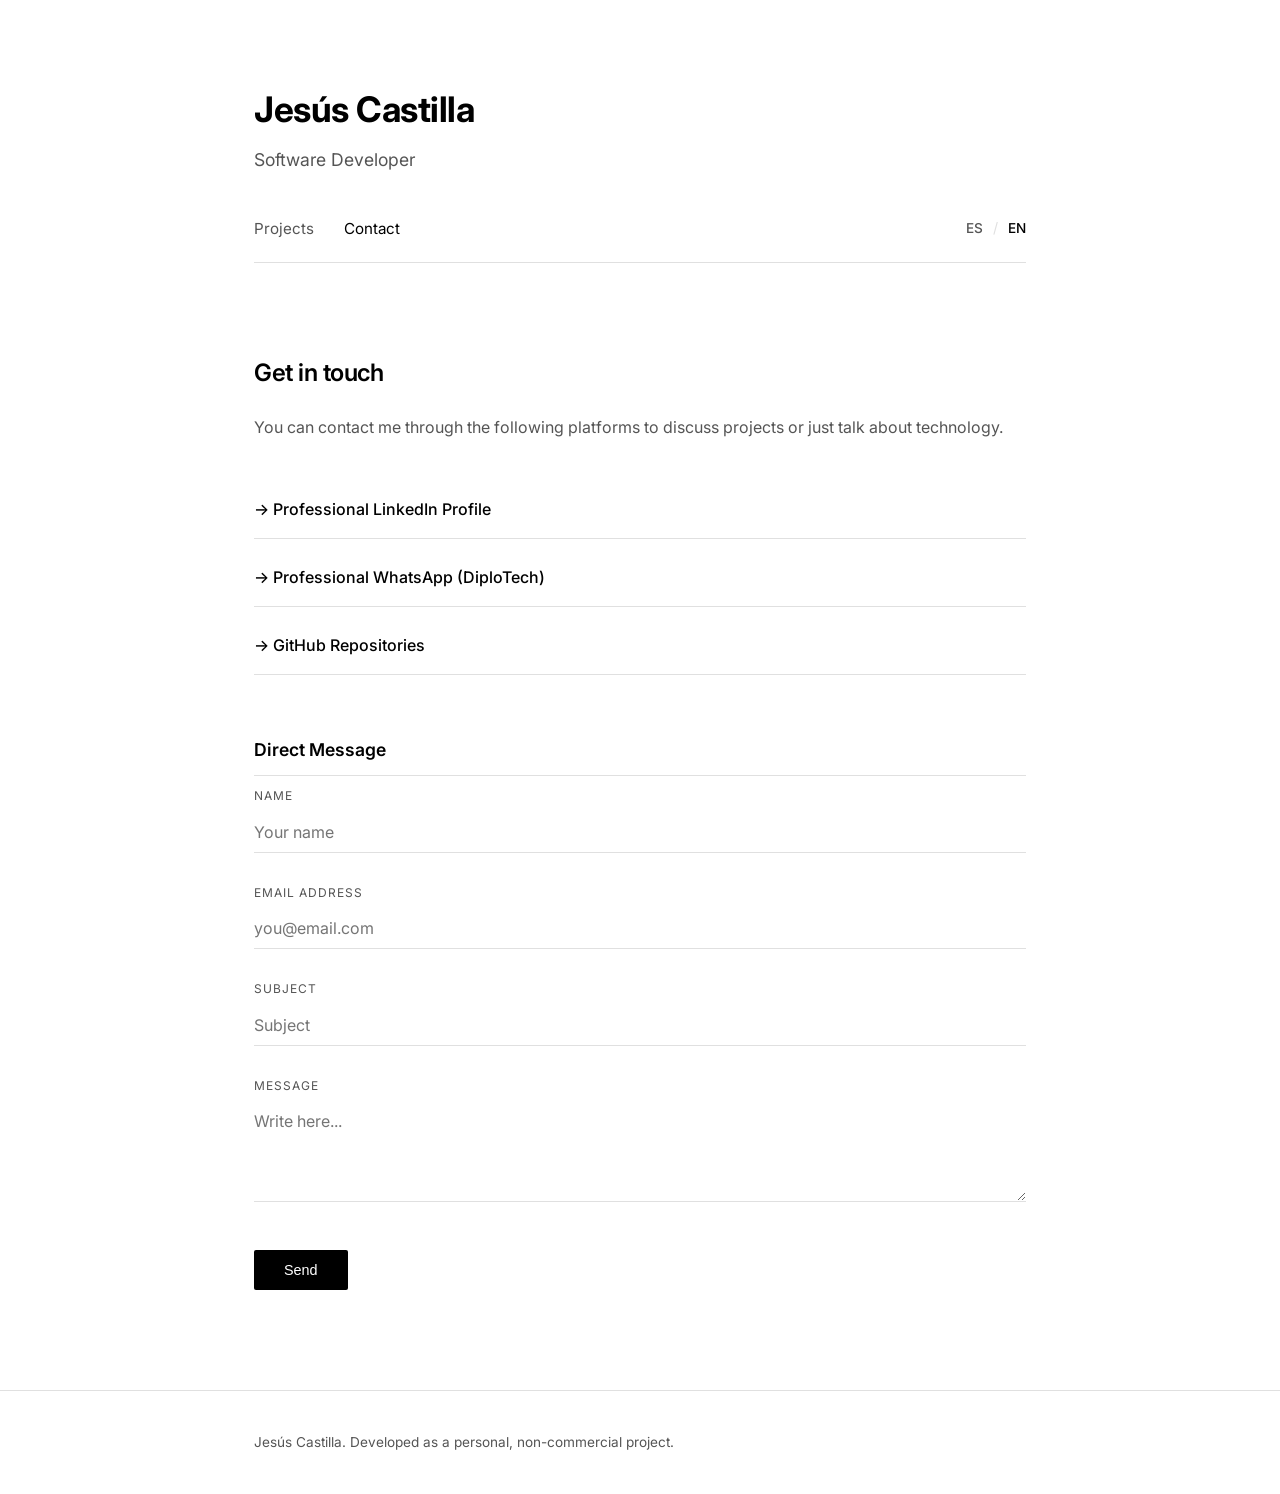
==== contacto-en.html @ 7152d4c3 "Add English translation files and language toggle switch" ====
<!DOCTYPE html>
<html lang="en">
<head>
    <meta charset="UTF-8">
    <meta name="viewport" content="width=device-width, initial-scale=1.0">
    <meta name="description" content="Contact - Jesús Castilla Portfolio">
    <title>Contact | Jesús Castilla</title>
    <link rel="preconnect" href="https://fonts.googleapis.com">
    <link rel="preconnect" href="https://fonts.gstatic.com" crossorigin>
    <link href="https://fonts.googleapis.com/css2?family=Inter:wght@300;400;500;600;700&display=swap" rel="stylesheet">
    <link rel="stylesheet" href="styles.css">
</head>
<body>
    <header class="main-header">
        <div class="container">
            <h1>Jesús Castilla</h1>
            <p class="subtitle">Software Developer</p>
            <nav class="main-nav">
                <ul>
                    <li><a href="index-en.html">Projects</a></li>
                    <li><a href="contacto-en.html" class="active">Contact</a></li>
                </ul>
                <div class="lang-switch">
                    <a href="contacto.html">ES</a>
                    <span class="separator">/</span>
                    <a href="contacto-en.html" class="active">EN</a>
                </div>
            </nav>
        </div>
    </header>

    <main class="container">
        <section class="contact-section">
            <h2>Get in touch</h2>
            <p>You can contact me through the following platforms to discuss projects or just talk about technology.</p>
            
            <div class="links-container">
                <a href="https://www.linkedin.com/in/jesuscastillalacal" target="_blank" rel="noopener" class="btn-link">
                    &rarr; Professional LinkedIn Profile
                </a>
                
                <a href="https://wa.me/34687407347" target="_blank" rel="noopener" class="btn-link">
                    &rarr; Professional WhatsApp (DiploTech)
                </a>
                
                <a href="https://github.com/jesuscastilla" target="_blank" rel="noopener" class="btn-link">
                    &rarr; GitHub Repositories
                </a>
            </div>

            <div class="form-container">
                <h3>Direct Message</h3>
                <form action="#" method="POST" class="contact-form">
                    <div class="form-group">
                        <label for="name">Name</label>
                        <input type="text" id="name" name="name" required placeholder="Your name">
                    </div>
                    
                    <div class="form-group">
                        <label for="email">Email Address</label>
                        <input type="email" id="email" name="email" required placeholder="you@email.com">
                    </div>
                    
                    <div class="form-group">
                        <label for="subject">Subject</label>
                        <input type="text" id="subject" name="subject" required placeholder="Subject">
                    </div>
                    
                    <div class="form-group">
                        <label for="message">Message</label>
                        <textarea id="message" name="message" rows="4" required placeholder="Write here..."></textarea>
                    </div>
                    
                    <button type="submit" class="submit-btn">Send</button>
                </form>
            </div>
        </section>
    </main>

    <footer class="main-footer">
        <div class="container">
            <p>Jesús Castilla. Developed as a personal, non-commercial project.</p>
        </div>
    </footer>
</body>
</html>
---- styles.css ----
:root {
    --text-main: #000000;
    --text-muted: #555555;
    --bg-main: #ffffff;
    --bg-subtle: #f4f4f4;
    --border: #e0e0e0;
}

* {
    margin: 0;
    padding: 0;
    box-sizing: border-box;
}

body {
    font-family: 'Inter', -apple-system, BlinkMacSystemFont, "Segoe UI", Roboto, Helvetica, Arial, sans-serif;
    background-color: var(--bg-main);
    color: var(--text-main);
    line-height: 1.7;
    font-size: 16px;
    -webkit-font-smoothing: antialiased;
}

.container {
    max-width: 900px;
    margin: 0 auto;
    padding: 0 5%;
}

/* Minimalist Header */
.main-header {
    padding: 80px 0 40px;
    margin-bottom: 50px;
}

.main-header h1 {
    font-size: 2.2rem;
    font-weight: 700;
    letter-spacing: -0.5px;
}

.main-header .subtitle {
    color: var(--text-muted);
    font-size: 1.1rem;
    margin-top: 5px;
    margin-bottom: 40px;
}

.main-nav {
    display: flex;
    justify-content: space-between;
    align-items: center;
    border-bottom: 1px solid var(--border);
    padding-bottom: 20px;
}

.main-nav ul {
    list-style: none;
    display: flex;
    gap: 30px;
}

.main-nav a {
    text-decoration: none;
    color: var(--text-muted);
    font-size: 0.95rem;
    transition: color 0.2s ease;
}

.main-nav a.active, .main-nav a:hover {
    color: var(--text-main);
}

.lang-switch {
    display: flex;
    gap: 10px;
    align-items: center;
}

.lang-switch .separator {
    color: var(--border);
    font-size: 0.9rem;
}

.lang-switch a {
    font-size: 0.85rem;
    font-weight: 500;
}

/* Disclaimer / Intro */
.disclaimer {
    font-size: 1.25rem;
    color: var(--text-muted);
    max-width: 800px;
    margin-bottom: 80px;
    line-height: 1.6;
}

.disclaimer strong {
    color: var(--text-main);
    font-weight: 500;
}

/* Sections */
section { 
    margin-bottom: 100px; 
}

h2 {
    font-size: 1.5rem;
    font-weight: 600;
    margin-bottom: 50px;
    letter-spacing: -0.5px;
}

h3 {
    font-size: 1.1rem;
    font-weight: 600;
    margin-bottom: 10px;
    margin-top: 50px;
    border-bottom: 1px solid var(--border);
    padding-bottom: 10px;
}

.language-group > p {
    color: var(--text-muted);
    margin-bottom: 40px;
    font-size: 0.95rem;
}

/* Project Cards with Images */
.projects-grid {
    display: grid;
    grid-template-columns: repeat(auto-fit, minmax(320px, 1fr));
    gap: 50px;
}

.project-card {
    display: flex;
    flex-direction: column;
}

.project-img {
    width: 100%;
    height: 240px;
    object-fit: cover;
    background-color: var(--bg-subtle);
    margin-bottom: 20px;
    border-radius: 4px;
    filter: grayscale(100%);
    transition: filter 0.3s ease;
}

.project-card:hover .project-img {
    filter: grayscale(0%);
}

.project-card h4 {
    font-size: 1.1rem;
    font-weight: 600;
    margin-bottom: 10px;
}

.project-card p {
    color: var(--text-muted);
    font-size: 0.95rem;
    flex-grow: 1;
    margin-bottom: 20px;
    line-height: 1.6;
}

.project-links {
    display: flex;
    gap: 20px;
    flex-wrap: wrap;
}

.project-links a {
    text-decoration: none;
    color: var(--text-main);
    font-size: 0.85rem;
    font-weight: 500;
    border-bottom: 1px solid var(--border);
    padding-bottom: 2px;
    transition: border-color 0.2s ease;
}

.project-links a:hover {
    border-color: var(--text-main);
}

/* Forms & Contact */
.contact-section h2 {
    margin-bottom: 20px;
}

.contact-section > p {
    color: var(--text-muted);
    margin-bottom: 40px;
}

.links-container {
    display: flex;
    flex-direction: column;
    gap: 10px;
    margin-bottom: 60px;
}

.btn-link {
    display: inline-block;
    padding: 15px 0;
    color: var(--text-main);
    text-decoration: none;
    font-weight: 500;
    border-bottom: 1px solid var(--border);
    transition: padding-left 0.2s ease;
}

.btn-link:hover {
    padding-left: 10px;
}

.form-group {
    margin-bottom: 30px;
}

.form-group label {
    display: block;
    font-size: 0.75rem;
    color: var(--text-muted);
    margin-bottom: 5px;
    text-transform: uppercase;
    letter-spacing: 1px;
}

.form-group input, 
.form-group textarea {
    width: 100%;
    padding: 10px 0;
    border: none;
    border-bottom: 1px solid var(--border);
    background: transparent;
    font-family: inherit;
    font-size: 1rem;
    color: var(--text-main);
    transition: border-color 0.2s ease;
}

.form-group input:focus, 
.form-group textarea:focus {
    outline: none;
    border-bottom-color: var(--text-main);
}

.submit-btn {
    background: var(--text-main);
    color: white;
    border: none;
    padding: 12px 30px;
    font-size: 0.9rem;
    cursor: pointer;
    border-radius: 2px;
    margin-top: 10px;
    transition: background-color 0.2s ease;
}

.submit-btn:hover {
    background: #333;
}

/* Footer */
.main-footer {
    padding: 40px 0;
    border-top: 1px solid var(--border);
    text-align: left;
    color: var(--text-muted);
    font-size: 0.85rem;
    margin-top: 50px;
}
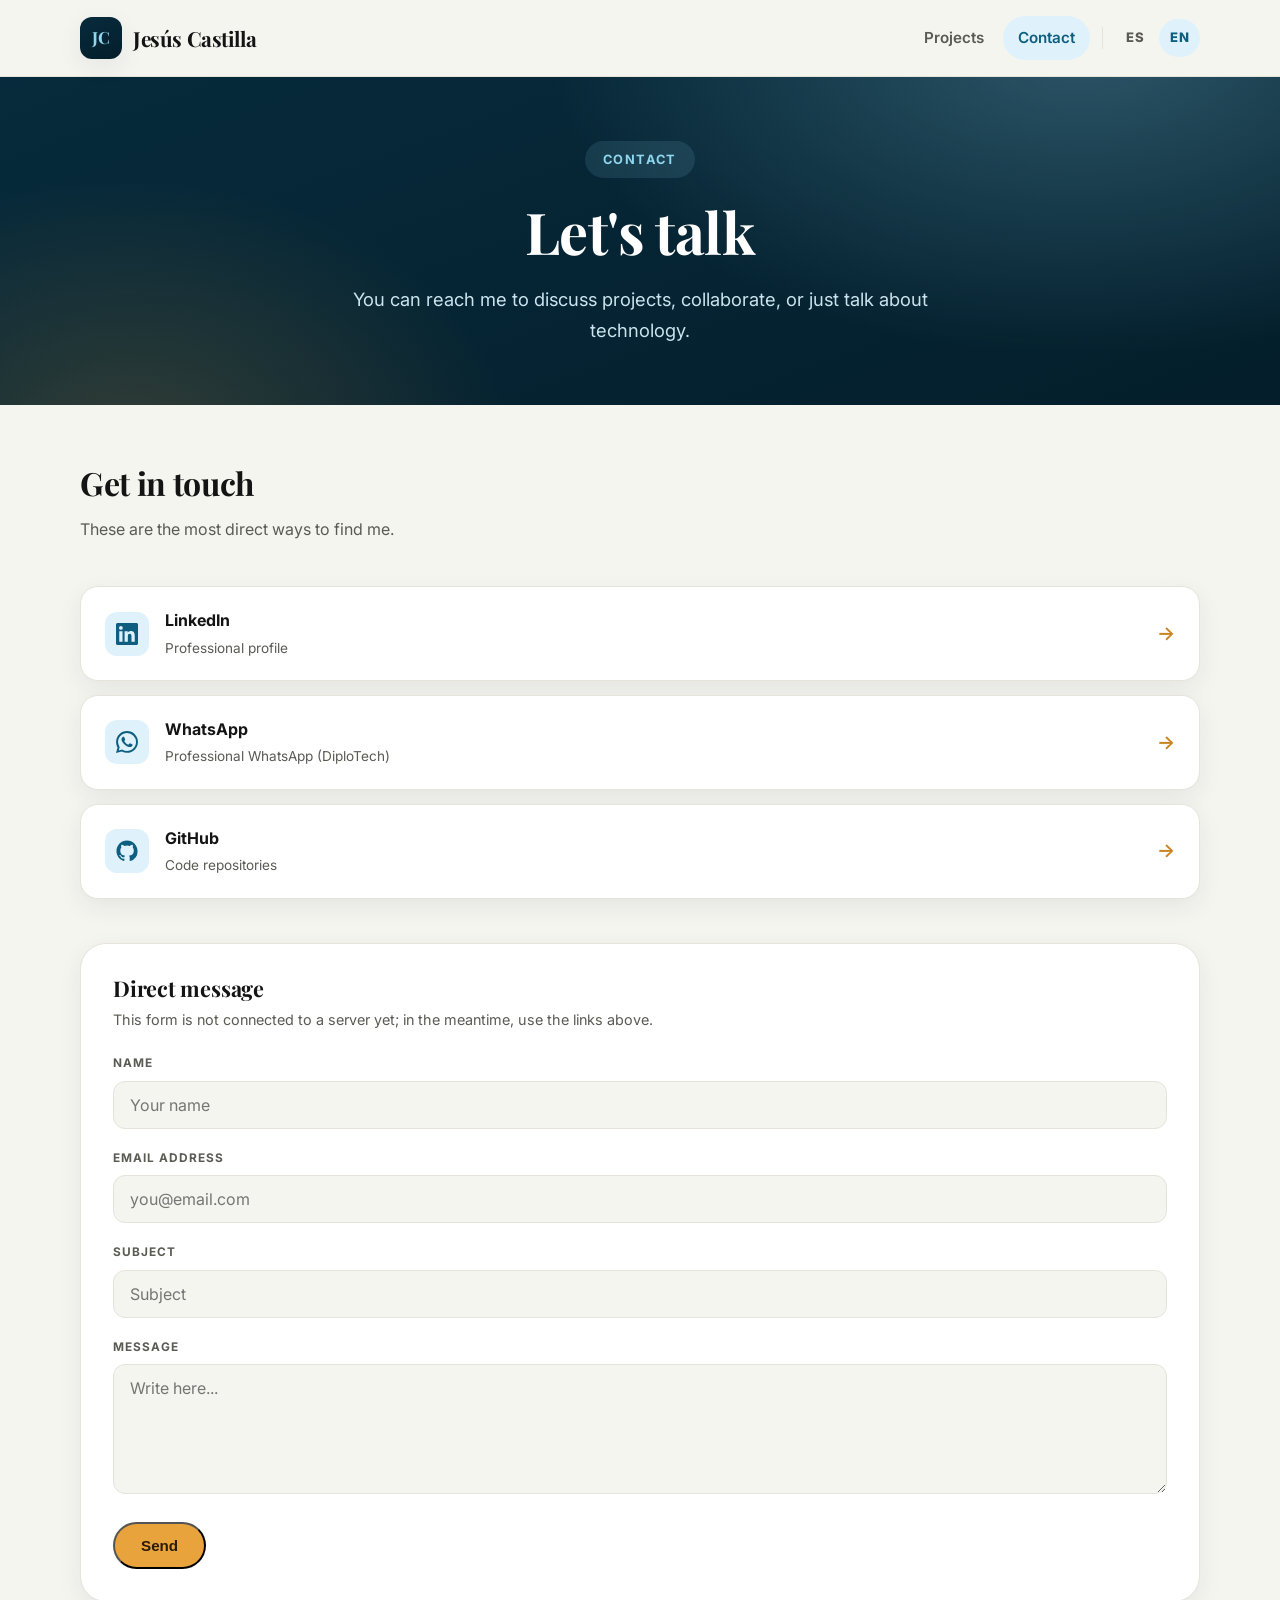
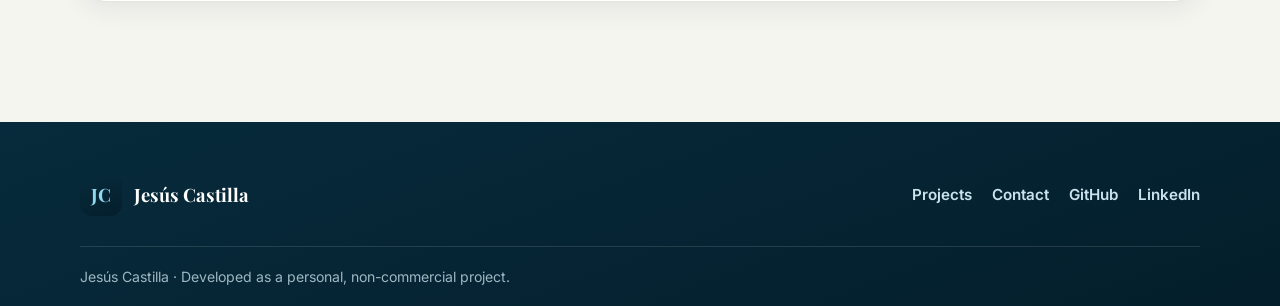
==== commit 25d1d561: "Rediseño del portfolio con la identidad visual de Lebeche" ====
--- a/contacto-en.html
+++ b/contacto-en.html
@@ -1,86 +1,124 @@
-<!DOCTYPE html>
-<html lang="en">
-<head>
-    <meta charset="UTF-8">
-    <meta name="viewport" content="width=device-width, initial-scale=1.0">
-    <meta name="description" content="Contact - Jesús Castilla Portfolio">
-    <title>Contact | Jesús Castilla</title>
-    <link rel="preconnect" href="https://fonts.googleapis.com">
-    <link rel="preconnect" href="https://fonts.gstatic.com" crossorigin>
-    <link href="https://fonts.googleapis.com/css2?family=Inter:wght@300;400;500;600;700&display=swap" rel="stylesheet">
-    <link rel="stylesheet" href="styles.css">
-</head>
-<body>
-    <header class="main-header">
-        <div class="container">
-            <h1>Jesús Castilla</h1>
-            <p class="subtitle">Software Developer</p>
-            <nav class="main-nav">
-                <ul>
-                    <li><a href="index-en.html">Projects</a></li>
-                    <li><a href="contacto-en.html" class="active">Contact</a></li>
-                </ul>
-                <div class="lang-switch">
-                    <a href="contacto.html">ES</a>
-                    <span class="separator">/</span>
-                    <a href="contacto-en.html" class="active">EN</a>
-                </div>
-            </nav>
-        </div>
-    </header>
-
-    <main class="container">
-        <section class="contact-section">
-            <h2>Get in touch</h2>
-            <p>You can contact me through the following platforms to discuss projects or just talk about technology.</p>
-            
-            <div class="links-container">
-                <a href="https://www.linkedin.com/in/jesuscastillalacal" target="_blank" rel="noopener" class="btn-link">
-                    &rarr; Professional LinkedIn Profile
-                </a>
-                
-                <a href="https://wa.me/34687407347" target="_blank" rel="noopener" class="btn-link">
-                    &rarr; Professional WhatsApp (DiploTech)
-                </a>
-                
-                <a href="https://github.com/jesuscastilla" target="_blank" rel="noopener" class="btn-link">
-                    &rarr; GitHub Repositories
-                </a>
-            </div>
-
-            <div class="form-container">
-                <h3>Direct Message</h3>
-                <form action="#" method="POST" class="contact-form">
-                    <div class="form-group">
-                        <label for="name">Name</label>
-                        <input type="text" id="name" name="name" required placeholder="Your name">
-                    </div>
-                    
-                    <div class="form-group">
-                        <label for="email">Email Address</label>
-                        <input type="email" id="email" name="email" required placeholder="you@email.com">
-                    </div>
-                    
-                    <div class="form-group">
-                        <label for="subject">Subject</label>
-                        <input type="text" id="subject" name="subject" required placeholder="Subject">
-                    </div>
-                    
-                    <div class="form-group">
-                        <label for="message">Message</label>
-                        <textarea id="message" name="message" rows="4" required placeholder="Write here..."></textarea>
-                    </div>
-                    
-                    <button type="submit" class="submit-btn">Send</button>
-                </form>
-            </div>
-        </section>
-    </main>
-
-    <footer class="main-footer">
-        <div class="container">
-            <p>Jesús Castilla. Developed as a personal, non-commercial project.</p>
-        </div>
-    </footer>
-</body>
-</html>
+<!DOCTYPE html>
+<html lang="en">
+<head>
+  <meta charset="UTF-8">
+  <meta name="viewport" content="width=device-width, initial-scale=1.0">
+  <meta name="description" content="Contact — Jesús Castilla, software developer.">
+  <title>Contact | Jesús Castilla</title>
+  <link rel="preconnect" href="https://fonts.googleapis.com">
+  <link rel="preconnect" href="https://fonts.gstatic.com" crossorigin>
+  <link href="https://fonts.googleapis.com/css2?family=Inter:wght@400;500;600;700&family=Playfair+Display:wght@600;700&display=swap" rel="stylesheet">
+  <link rel="stylesheet" href="styles.css">
+</head>
+<body>
+  <header class="cabecera" id="cabecera">
+    <div class="contenedor cabecera__interior">
+      <a class="marca" href="index-en.html">
+        <span class="marca__logo">JC</span>
+        <span class="marca__texto">Jesús Castilla</span>
+      </a>
+      <nav class="menu" id="menu">
+        <a href="index-en.html">Projects</a>
+        <a href="contacto-en.html" class="activo">Contact</a>
+        <span class="menu__separador" aria-hidden="true"></span>
+        <a href="contacto.html" class="idioma">ES</a>
+        <a href="contacto-en.html" class="idioma activo">EN</a>
+      </nav>
+      <button class="menu__boton" id="botonMenu" aria-label="Open menu" aria-expanded="false">
+        <span></span><span></span><span></span>
+      </button>
+    </div>
+  </header>
+
+  <section class="hero hero--corto">
+    <div class="contenedor hero__interior">
+      <span class="hero__sobre">Contact</span>
+      <h1>Let's talk</h1>
+      <p class="hero__bajada">You can reach me to discuss projects, collaborate, or just talk about technology.</p>
+    </div>
+  </section>
+
+  <main class="contenedor">
+    <section class="seccion aparecer">
+      <h2 class="seccion__titulo">Get in touch</h2>
+      <p class="seccion__intro">These are the most direct ways to find me.</p>
+
+      <div class="enlaces-contacto">
+        <a class="enlace-contacto" href="https://www.linkedin.com/in/jesuscastillalacal" target="_blank" rel="noopener">
+          <span class="enlace-contacto__icono"><svg viewBox="0 0 24 24" width="22" height="22" fill="currentColor" aria-hidden="true"><path d="M20.45 20.45h-3.55v-5.57c0-1.33-.03-3.04-1.85-3.04-1.85 0-2.14 1.45-2.14 2.94v5.67H9.36V9h3.41v1.56h.05c.47-.9 1.63-1.85 3.36-1.85 3.6 0 4.27 2.37 4.27 5.45v6.29zM5.34 7.43a2.06 2.06 0 1 1 0-4.12 2.06 2.06 0 0 1 0 4.12zM7.12 20.45H3.56V9h3.56v11.45zM22.22 0H1.77C.79 0 0 .77 0 1.72v20.55C0 23.23.79 24 1.77 24h20.45c.98 0 1.78-.77 1.78-1.73V1.72C24 .77 23.2 0 22.22 0z"/></svg></span>
+          <span class="enlace-contacto__texto"><strong>LinkedIn</strong><span>Professional profile</span></span>
+          <span class="enlace-contacto__flecha" aria-hidden="true">→</span>
+        </a>
+        <a class="enlace-contacto" href="https://wa.me/34687407347" target="_blank" rel="noopener">
+          <span class="enlace-contacto__icono"><svg viewBox="0 0 24 24" width="22" height="22" fill="currentColor" aria-hidden="true"><path d="M17.47 14.38c-.3-.15-1.76-.87-2.03-.97-.27-.1-.47-.15-.67.15-.2.3-.77.97-.94 1.17-.17.2-.35.22-.65.07-.3-.15-1.26-.46-2.4-1.48-.89-.79-1.49-1.77-1.66-2.07-.17-.3-.02-.46.13-.61.13-.13.3-.35.45-.52.15-.17.2-.3.3-.5.1-.2.05-.37-.02-.52-.07-.15-.67-1.62-.92-2.22-.24-.58-.49-.5-.67-.51h-.57c-.2 0-.52.07-.8.37-.27.3-1.04 1.02-1.04 2.48 0 1.46 1.06 2.87 1.21 3.07.15.2 2.09 3.2 5.07 4.49.71.3 1.26.49 1.69.62.71.23 1.36.2 1.87.12.57-.09 1.76-.72 2.01-1.41.25-.7.25-1.29.17-1.41-.07-.12-.27-.2-.57-.35zM12.04 21.79h-.01a9.73 9.73 0 0 1-4.96-1.36l-.36-.21-3.69.97.99-3.6-.24-.37a9.72 9.72 0 0 1-1.49-5.19c0-5.39 4.39-9.78 9.79-9.78a9.72 9.72 0 0 1 6.91 2.86 9.7 9.7 0 0 1 2.87 6.91c0 5.4-4.39 9.79-9.81 9.79zM20.5 3.48A11.88 11.88 0 0 0 12.03 0C5.46 0 .11 5.34.11 11.92c0 2.1.55 4.15 1.59 5.96L0 24l6.28-1.65a11.9 11.9 0 0 0 5.74 1.46h.01c6.57 0 11.92-5.34 11.92-11.92 0-3.18-1.24-6.18-3.45-8.41z"/></svg></span>
+          <span class="enlace-contacto__texto"><strong>WhatsApp</strong><span>Professional WhatsApp (DiploTech)</span></span>
+          <span class="enlace-contacto__flecha" aria-hidden="true">→</span>
+        </a>
+        <a class="enlace-contacto" href="https://github.com/jesuscastilla" target="_blank" rel="noopener">
+          <span class="enlace-contacto__icono"><svg viewBox="0 0 24 24" width="22" height="22" fill="currentColor" aria-hidden="true"><path d="M12 .5C5.65.5.5 5.65.5 12c0 5.08 3.29 9.39 7.86 10.91.58.11.79-.25.79-.56 0-.27-.01-1.17-.02-2.12-3.2.7-3.87-1.36-3.87-1.36-.52-1.33-1.28-1.68-1.28-1.68-1.05-.72.08-.71.08-.71 1.16.08 1.77 1.19 1.77 1.19 1.03 1.77 2.7 1.26 3.36.96.1-.75.4-1.26.73-1.55-2.55-.29-5.23-1.28-5.23-5.68 0-1.26.45-2.28 1.19-3.09-.12-.29-.52-1.46.11-3.05 0 0 .97-.31 3.18 1.18a11.1 11.1 0 0 1 5.79 0c2.2-1.49 3.17-1.18 3.17-1.18.63 1.59.23 2.76.11 3.05.74.81 1.19 1.83 1.19 3.09 0 4.41-2.69 5.38-5.25 5.66.41.35.78 1.05.78 2.12 0 1.53-.01 2.76-.01 3.14 0 .31.21.67.8.56A10.52 10.52 0 0 0 23.5 12C23.5 5.65 18.35.5 12 .5z"/></svg></span>
+          <span class="enlace-contacto__texto"><strong>GitHub</strong><span>Code repositories</span></span>
+          <span class="enlace-contacto__flecha" aria-hidden="true">→</span>
+        </a>
+      </div>
+<div class="formulario">
+        <h3>Direct message</h3>
+        <p class="formulario__nota">This form is not connected to a server yet; in the meantime, use the links above.</p>
+        <form action="#" method="POST">
+          <div class="campo">
+            <label for="name">Name</label>
+            <input type="text" id="name" name="name" required placeholder="Your name">
+          </div>
+          <div class="campo">
+            <label for="email">Email address</label>
+            <input type="email" id="email" name="email" required placeholder="you@email.com">
+          </div>
+          <div class="campo">
+            <label for="subject">Subject</label>
+            <input type="text" id="subject" name="subject" required placeholder="Subject">
+          </div>
+          <div class="campo">
+            <label for="message">Message</label>
+            <textarea id="message" name="message" rows="4" required placeholder="Write here..."></textarea>
+          </div>
+          <button type="submit" class="boton boton--ambar">Send</button>
+        </form>
+      </div>
+    </section>
+  </main>
+
+  <footer class="pie">
+    <div class="contenedor">
+      <div class="pie__interior">
+        <div class="pie__marca">
+          <span class="marca__logo">JC</span>
+          <span>Jesús Castilla</span>
+        </div>
+        <nav class="pie__enlaces">
+          <a href="index-en.html">Projects</a>
+          <a href="contacto-en.html">Contact</a>
+          <a href="https://github.com/jesuscastilla" target="_blank" rel="noopener">GitHub</a>
+          <a href="https://www.linkedin.com/in/jesuscastillalacal" target="_blank" rel="noopener">LinkedIn</a>
+        </nav>
+      </div>
+      <p class="pie__fin">Jesús Castilla · Developed as a personal, non-commercial project.</p>
+    </div>
+  </footer>
+
+  <script>
+    const botonMenu = document.getElementById('botonMenu');
+    const menu = document.getElementById('menu');
+    botonMenu.addEventListener('click', () => {
+      const abierto = menu.classList.toggle('abierto');
+      botonMenu.classList.toggle('activo', abierto);
+      botonMenu.setAttribute('aria-expanded', String(abierto));
+    });
+    const observador = new IntersectionObserver((entradas) => {
+      entradas.forEach((e) => {
+        if (e.isIntersecting) { e.target.classList.add('visible'); observador.unobserve(e.target); }
+      });
+    }, { threshold: 0.08 });
+    document.querySelectorAll('.aparecer').forEach((el) => observador.observe(el));
+  </script>
+</body>
+</html>
+
--- a/styles.css
+++ b/styles.css
@@ -1,279 +1,167 @@
-:root {
-    --text-main: #000000;
-    --text-muted: #555555;
-    --bg-main: #ffffff;
-    --bg-subtle: #f4f4f4;
-    --border: #e0e0e0;
-}
-
-* {
-    margin: 0;
-    padding: 0;
-    box-sizing: border-box;
-}
-
-body {
-    font-family: 'Inter', -apple-system, BlinkMacSystemFont, "Segoe UI", Roboto, Helvetica, Arial, sans-serif;
-    background-color: var(--bg-main);
-    color: var(--text-main);
-    line-height: 1.7;
-    font-size: 16px;
-    -webkit-font-smoothing: antialiased;
-}
-
-.container {
-    max-width: 900px;
-    margin: 0 auto;
-    padding: 0 5%;
-}
-
-/* Minimalist Header */
-.main-header {
-    padding: 80px 0 40px;
-    margin-bottom: 50px;
-}
-
-.main-header h1 {
-    font-size: 2.2rem;
-    font-weight: 700;
-    letter-spacing: -0.5px;
-}
-
-.main-header .subtitle {
-    color: var(--text-muted);
-    font-size: 1.1rem;
-    margin-top: 5px;
-    margin-bottom: 40px;
-}
-
-.main-nav {
-    display: flex;
-    justify-content: space-between;
-    align-items: center;
-    border-bottom: 1px solid var(--border);
-    padding-bottom: 20px;
-}
-
-.main-nav ul {
-    list-style: none;
-    display: flex;
-    gap: 30px;
-}
-
-.main-nav a {
-    text-decoration: none;
-    color: var(--text-muted);
-    font-size: 0.95rem;
-    transition: color 0.2s ease;
-}
-
-.main-nav a.active, .main-nav a:hover {
-    color: var(--text-main);
-}
-
-.lang-switch {
-    display: flex;
-    gap: 10px;
-    align-items: center;
-}
-
-.lang-switch .separator {
-    color: var(--border);
-    font-size: 0.9rem;
-}
-
-.lang-switch a {
-    font-size: 0.85rem;
-    font-weight: 500;
-}
-
-/* Disclaimer / Intro */
-.disclaimer {
-    font-size: 1.25rem;
-    color: var(--text-muted);
-    max-width: 800px;
-    margin-bottom: 80px;
-    line-height: 1.6;
-}
-
-.disclaimer strong {
-    color: var(--text-main);
-    font-weight: 500;
-}
-
-/* Sections */
-section { 
-    margin-bottom: 100px; 
-}
-
-h2 {
-    font-size: 1.5rem;
-    font-weight: 600;
-    margin-bottom: 50px;
-    letter-spacing: -0.5px;
-}
-
-h3 {
-    font-size: 1.1rem;
-    font-weight: 600;
-    margin-bottom: 10px;
-    margin-top: 50px;
-    border-bottom: 1px solid var(--border);
-    padding-bottom: 10px;
-}
-
-.language-group > p {
-    color: var(--text-muted);
-    margin-bottom: 40px;
-    font-size: 0.95rem;
-}
-
-/* Project Cards with Images */
-.projects-grid {
-    display: grid;
-    grid-template-columns: repeat(auto-fit, minmax(320px, 1fr));
-    gap: 50px;
-}
-
-.project-card {
-    display: flex;
-    flex-direction: column;
-}
-
-.project-img {
-    width: 100%;
-    height: 240px;
-    object-fit: cover;
-    background-color: var(--bg-subtle);
-    margin-bottom: 20px;
-    border-radius: 4px;
-    filter: grayscale(100%);
-    transition: filter 0.3s ease;
-}
-
-.project-card:hover .project-img {
-    filter: grayscale(0%);
-}
-
-.project-card h4 {
-    font-size: 1.1rem;
-    font-weight: 600;
-    margin-bottom: 10px;
-}
-
-.project-card p {
-    color: var(--text-muted);
-    font-size: 0.95rem;
-    flex-grow: 1;
-    margin-bottom: 20px;
-    line-height: 1.6;
-}
-
-.project-links {
-    display: flex;
-    gap: 20px;
-    flex-wrap: wrap;
-}
-
-.project-links a {
-    text-decoration: none;
-    color: var(--text-main);
-    font-size: 0.85rem;
-    font-weight: 500;
-    border-bottom: 1px solid var(--border);
-    padding-bottom: 2px;
-    transition: border-color 0.2s ease;
-}
-
-.project-links a:hover {
-    border-color: var(--text-main);
-}
-
-/* Forms & Contact */
-.contact-section h2 {
-    margin-bottom: 20px;
-}
-
-.contact-section > p {
-    color: var(--text-muted);
-    margin-bottom: 40px;
-}
-
-.links-container {
-    display: flex;
-    flex-direction: column;
-    gap: 10px;
-    margin-bottom: 60px;
-}
-
-.btn-link {
-    display: inline-block;
-    padding: 15px 0;
-    color: var(--text-main);
-    text-decoration: none;
-    font-weight: 500;
-    border-bottom: 1px solid var(--border);
-    transition: padding-left 0.2s ease;
-}
-
-.btn-link:hover {
-    padding-left: 10px;
-}
-
-.form-group {
-    margin-bottom: 30px;
-}
-
-.form-group label {
-    display: block;
-    font-size: 0.75rem;
-    color: var(--text-muted);
-    margin-bottom: 5px;
-    text-transform: uppercase;
-    letter-spacing: 1px;
-}
-
-.form-group input, 
-.form-group textarea {
-    width: 100%;
-    padding: 10px 0;
-    border: none;
-    border-bottom: 1px solid var(--border);
-    background: transparent;
-    font-family: inherit;
-    font-size: 1rem;
-    color: var(--text-main);
-    transition: border-color 0.2s ease;
-}
-
-.form-group input:focus, 
-.form-group textarea:focus {
-    outline: none;
-    border-bottom-color: var(--text-main);
-}
-
-.submit-btn {
-    background: var(--text-main);
-    color: white;
-    border: none;
-    padding: 12px 30px;
-    font-size: 0.9rem;
-    cursor: pointer;
-    border-radius: 2px;
-    margin-top: 10px;
-    transition: background-color 0.2s ease;
-}
-
-.submit-btn:hover {
-    background: #333;
-}
-
-/* Footer */
-.main-footer {
-    padding: 40px 0;
-    border-top: 1px solid var(--border);
-    text-align: left;
-    color: var(--text-muted);
-    font-size: 0.85rem;
-    margin-top: 50px;
-}
+:root{
+  --papel:#F5F5F0;
+  --papel-2:#EFEDE4;
+  --blanco:#FFFFFF;
+  --tinta:#141414;
+  --tinta-suave:#5B5B54;
+  --borde:#E5E3DA;
+  --azul:#8FD6EF;
+  --azul-claro:#DFF2FB;
+  --azul-profundo:#0E5E80;
+  --azul-noche:#072B3C;
+  --azul-marino:#041E2B;
+  --ambar:#E8A33D;
+  --ambar-oscuro:#C98320;
+  --ambar-claro:#FBEFD7;
+  --radio:18px;
+  --radio-xl:26px;
+  --sombra:0 18px 44px rgba(4,30,43,.12);
+  --sombra-suave:0 8px 24px rgba(4,30,43,.07);
+  --fuente:"Inter",system-ui,-apple-system,"Segoe UI",Roboto,"Helvetica Neue",Arial,sans-serif;
+  --fuente-titulos:"Playfair Display",Georgia,"Times New Roman",serif;
+}
+
+*{box-sizing:border-box;margin:0;padding:0}
+
+html{scroll-behavior:smooth;scroll-padding-top:88px;-webkit-text-size-adjust:100%}
+
+body{font-family:var(--fuente);color:var(--tinta);background:var(--papel);line-height:1.65;-webkit-font-smoothing:antialiased;text-rendering:optimizeLegibility}
+
+img{max-width:100%;display:block;height:auto}
+
+a{color:var(--azul-profundo);text-decoration:none}
+a:hover{color:var(--azul-noche)}
+
+h1,h2,h3,h4{font-family:var(--fuente-titulos);line-height:1.15;font-weight:700;color:var(--tinta);letter-spacing:-.01em;text-wrap:balance}
+
+.contenedor{width:min(1120px,92%);margin-inline:auto}
+
+/* Cabecera */
+.cabecera{position:sticky;top:0;z-index:60;background:rgba(245,245,240,.92);backdrop-filter:blur(12px);-webkit-backdrop-filter:blur(12px);border-bottom:1px solid var(--borde)}
+.cabecera__interior{display:flex;align-items:center;gap:16px;height:76px}
+
+.marca{display:flex;align-items:center;gap:11px;color:var(--tinta)}
+.marca:hover{color:var(--tinta)}
+.marca__logo{display:grid;place-items:center;width:42px;height:42px;border-radius:12px;background:linear-gradient(160deg,var(--azul-noche),var(--azul-marino));color:var(--azul);font-family:var(--fuente-titulos);font-weight:700;font-size:1.05rem;letter-spacing:-.02em;box-shadow:var(--sombra-suave)}
+.marca__texto{font-family:var(--fuente-titulos);font-weight:700;font-size:1.3rem;letter-spacing:-.02em}
+
+.menu{display:flex;gap:4px;margin-left:auto;align-items:center}
+.menu a{padding:9px 15px;border-radius:999px;color:var(--tinta-suave);font-weight:600;font-size:.95rem;transition:background .2s ease,color .2s ease}
+.menu a:hover{background:var(--azul-claro);color:var(--azul-profundo)}
+.menu a.activo{background:var(--azul-claro);color:var(--azul-profundo)}
+.menu__separador{width:1px;height:22px;background:var(--borde);margin:0 8px}
+.menu a.idioma{font-size:.82rem;font-weight:800;letter-spacing:.4px;padding:8px 11px}
+
+.menu__boton{display:none;flex-direction:column;justify-content:center;gap:5px;width:44px;height:44px;background:none;border:0;cursor:pointer;border-radius:10px;margin-left:auto}
+.menu__boton span{display:block;width:24px;height:3px;background:var(--tinta);border-radius:3px;transition:transform .3s ease,opacity .3s ease;margin-inline:auto}
+.menu__boton.activo span:nth-child(1){transform:translateY(8px) rotate(45deg)}
+.menu__boton.activo span:nth-child(2){opacity:0}
+.menu__boton.activo span:nth-child(3){transform:translateY(-8px) rotate(-45deg)}
+
+/* Hero */
+.hero{background:radial-gradient(900px 520px at 85% -10%,rgba(143,214,239,.28),transparent 60%),radial-gradient(700px 500px at 10% 115%,rgba(232,163,61,.2),transparent 55%),linear-gradient(160deg,var(--azul-noche),var(--azul-marino));color:#EAF6FB;padding:92px 0 84px;text-align:center}
+.hero--corto{padding:64px 0 60px}
+.hero__interior{display:flex;flex-direction:column;align-items:center;gap:20px}
+.hero__sobre{font-size:.8rem;letter-spacing:1.4px;text-transform:uppercase;font-weight:700;color:var(--azul);background:rgba(143,214,239,.12);padding:8px 18px;border-radius:999px}
+.hero h1{font-size:clamp(2.4rem,6vw,3.6rem);color:#fff}
+.hero__bajada{max-width:640px;color:#CBE3EE;font-size:1.15rem}
+.hero__acciones{display:flex;gap:14px;flex-wrap:wrap;justify-content:center;margin-top:8px}
+
+.boton{display:inline-flex;align-items:center;gap:8px;padding:13px 26px;border-radius:999px;font-weight:700;font-size:.95rem;transition:transform .2s ease,background .2s ease,color .2s ease}
+.boton--ambar{background:var(--ambar);color:#2A1B06}
+.boton--ambar:hover{background:var(--ambar-oscuro);color:#fff;transform:translateY(-2px)}
+.boton--fantasma{background:transparent;color:#fff;border:1px solid rgba(255,255,255,.35)}
+.boton--fantasma:hover{background:rgba(255,255,255,.12);color:#fff;transform:translateY(-2px)}
+
+/* Declaración */
+.declaracion{background:var(--blanco);border:1px solid var(--borde);border-radius:var(--radio-xl);padding:34px 36px;box-shadow:var(--sombra-suave);margin:48px 0 0}
+.declaracion__etiqueta{display:inline-block;font-size:.74rem;font-weight:800;letter-spacing:1px;text-transform:uppercase;color:var(--ambar-oscuro);background:var(--ambar-claro);padding:5px 13px;border-radius:999px;margin-bottom:16px}
+.declaracion p{font-size:1.12rem;color:var(--tinta-suave);max-width:860px;line-height:1.7}
+.declaracion strong{color:var(--tinta);font-weight:600}
+
+/* Secciones */
+.seccion{padding:60px 0}
+.seccion__titulo{font-size:2rem;margin-bottom:14px}
+.seccion__intro{color:var(--tinta-suave);margin-bottom:44px;max-width:720px}
+
+.grupo{margin-bottom:60px}
+.grupo__cabecera{display:flex;align-items:flex-end;justify-content:space-between;gap:14px 20px;margin-bottom:26px;padding-bottom:18px;border-bottom:1px solid var(--borde);flex-wrap:wrap}
+.grupo__titulo{font-size:1.45rem}
+.grupo__etiqueta{font-size:.72rem;font-weight:800;letter-spacing:1px;text-transform:uppercase;color:var(--azul-profundo);background:var(--azul-claro);padding:6px 14px;border-radius:999px}
+.grupo__texto{color:var(--tinta-suave);font-size:.95rem;flex-basis:100%}
+
+.tarjetas{display:grid;grid-template-columns:repeat(auto-fill,minmax(300px,1fr));gap:26px}
+
+.tarjeta{display:flex;flex-direction:column;background:var(--blanco);border:1px solid var(--borde);border-radius:var(--radio-xl);overflow:hidden;box-shadow:var(--sombra-suave);transition:transform .25s ease,box-shadow .25s ease}
+.tarjeta:hover{transform:translateY(-4px);box-shadow:var(--sombra)}
+.tarjeta__img{width:100%;aspect-ratio:16/9;object-fit:cover;background:var(--papel-2)}
+.tarjeta__cuerpo{display:flex;flex-direction:column;gap:10px;padding:22px 24px 24px;flex:1}
+.tarjeta__titulo{font-size:1.25rem}
+.tarjeta__texto{color:var(--tinta-suave);font-size:.95rem;flex:1}
+.tarjeta__enlaces{display:flex;gap:10px;flex-wrap:wrap;margin-top:6px}
+
+.enlace{display:inline-flex;align-items:center;gap:6px;font-size:.82rem;font-weight:700;padding:8px 15px;border-radius:999px;transition:background .2s ease,color .2s ease,transform .2s ease}
+.enlace--vivo{background:var(--azul-claro);color:var(--azul-profundo)}
+.enlace--vivo:hover{background:var(--azul);color:var(--azul-noche);transform:translateY(-1px)}
+.enlace--codigo{background:var(--ambar-claro);color:var(--ambar-oscuro)}
+.enlace--codigo:hover{background:var(--ambar);color:#2A1B06;transform:translateY(-1px)}
+
+/* Contacto */
+.enlaces-contacto{display:flex;flex-direction:column;gap:14px;margin-bottom:44px}
+.enlace-contacto{display:flex;align-items:center;gap:16px;background:var(--blanco);border:1px solid var(--borde);border-radius:var(--radio);padding:20px 24px;box-shadow:var(--sombra-suave);color:var(--tinta);font-weight:600;transition:transform .2s ease,box-shadow .2s ease,border-color .2s ease}
+.enlace-contacto:hover{transform:translateY(-2px);box-shadow:var(--sombra);border-color:var(--azul);color:var(--azul-profundo)}
+.enlace-contacto__icono{display:grid;place-items:center;width:44px;height:44px;border-radius:12px;background:var(--azul-claro);color:var(--azul-profundo);flex-shrink:0}
+.enlace-contacto__texto{flex:1;min-width:0}
+.enlace-contacto__texto strong{display:block}
+.enlace-contacto__texto span{font-size:.85rem;color:var(--tinta-suave);font-weight:400}
+.enlace-contacto__flecha{color:var(--ambar-oscuro);font-size:1.2rem;flex-shrink:0}
+
+.formulario{background:var(--blanco);border:1px solid var(--borde);border-radius:var(--radio-xl);padding:32px;box-shadow:var(--sombra-suave)}
+.formulario h3{font-size:1.35rem;margin-bottom:8px}
+.formulario__nota{color:var(--tinta-suave);font-size:.9rem;margin-bottom:22px}
+.campo{margin-bottom:20px}
+.campo label{display:block;font-size:.74rem;font-weight:700;text-transform:uppercase;letter-spacing:1px;color:var(--tinta-suave);margin-bottom:7px}
+.campo input,.campo textarea{width:100%;padding:13px 16px;border:1px solid var(--borde);border-radius:12px;background:var(--papel);font-family:inherit;font-size:1rem;color:var(--tinta);transition:border-color .2s ease,box-shadow .2s ease,background .2s ease}
+.campo input:focus,.campo textarea:focus{outline:none;border-color:var(--azul-profundo);box-shadow:0 0 0 3px var(--azul-claro);background:var(--blanco)}
+.campo textarea{resize:vertical;min-height:130px}
+
+/* Pie */
+.pie{background:linear-gradient(160deg,var(--azul-noche),var(--azul-marino));color:#CBE3EE;padding:52px 0 0;margin-top:60px}
+.pie__interior{display:flex;align-items:center;justify-content:space-between;gap:24px;flex-wrap:wrap;padding-bottom:30px}
+.pie__marca{display:flex;align-items:center;gap:12px;color:#fff}
+.pie__marca .marca__logo{box-shadow:none}
+.pie__marca span{font-family:var(--fuente-titulos);font-weight:700;font-size:1.15rem}
+.pie__enlaces{display:flex;gap:20px;flex-wrap:wrap}
+.pie__enlaces a{color:#CBE3EE;font-weight:600;font-size:.95rem}
+.pie__enlaces a:hover{color:var(--azul)}
+.pie__fin{border-top:1px solid rgba(255,255,255,.12);padding:18px 0;font-size:.88rem;color:#9DB7C2}
+
+/* Animaciones */
+.aparecer{opacity:0;transform:translateY(18px);transition:opacity .6s ease,transform .6s ease}
+.aparecer.visible{opacity:1;transform:none}
+
+/* Responsive */
+@media (max-width:860px){
+  .menu__boton{display:flex}
+  .menu{position:absolute;top:76px;left:0;right:0;flex-direction:column;align-items:stretch;background:var(--papel);border-bottom:1px solid var(--borde);box-shadow:var(--sombra);padding:14px;gap:4px;display:none}
+  .menu.abierto{display:flex}
+  .menu a{text-align:center;padding:12px;border-radius:12px}
+  .menu__separador{display:none}
+  .tarjetas{grid-template-columns:1fr}
+  .pie__interior{flex-direction:column;align-items:flex-start}
+}
+
+@media (max-width:560px){
+  .hero{padding:64px 0}
+  .seccion{padding:44px 0}
+  .declaracion{padding:26px 22px;margin-top:32px}
+  .formulario{padding:24px 20px}
+}
+
+@media (prefers-reduced-motion:reduce){
+  html{scroll-behavior:auto}
+  *{transition:none !important;animation:none !important}
+  .aparecer{opacity:1;transform:none}
+}
+
+
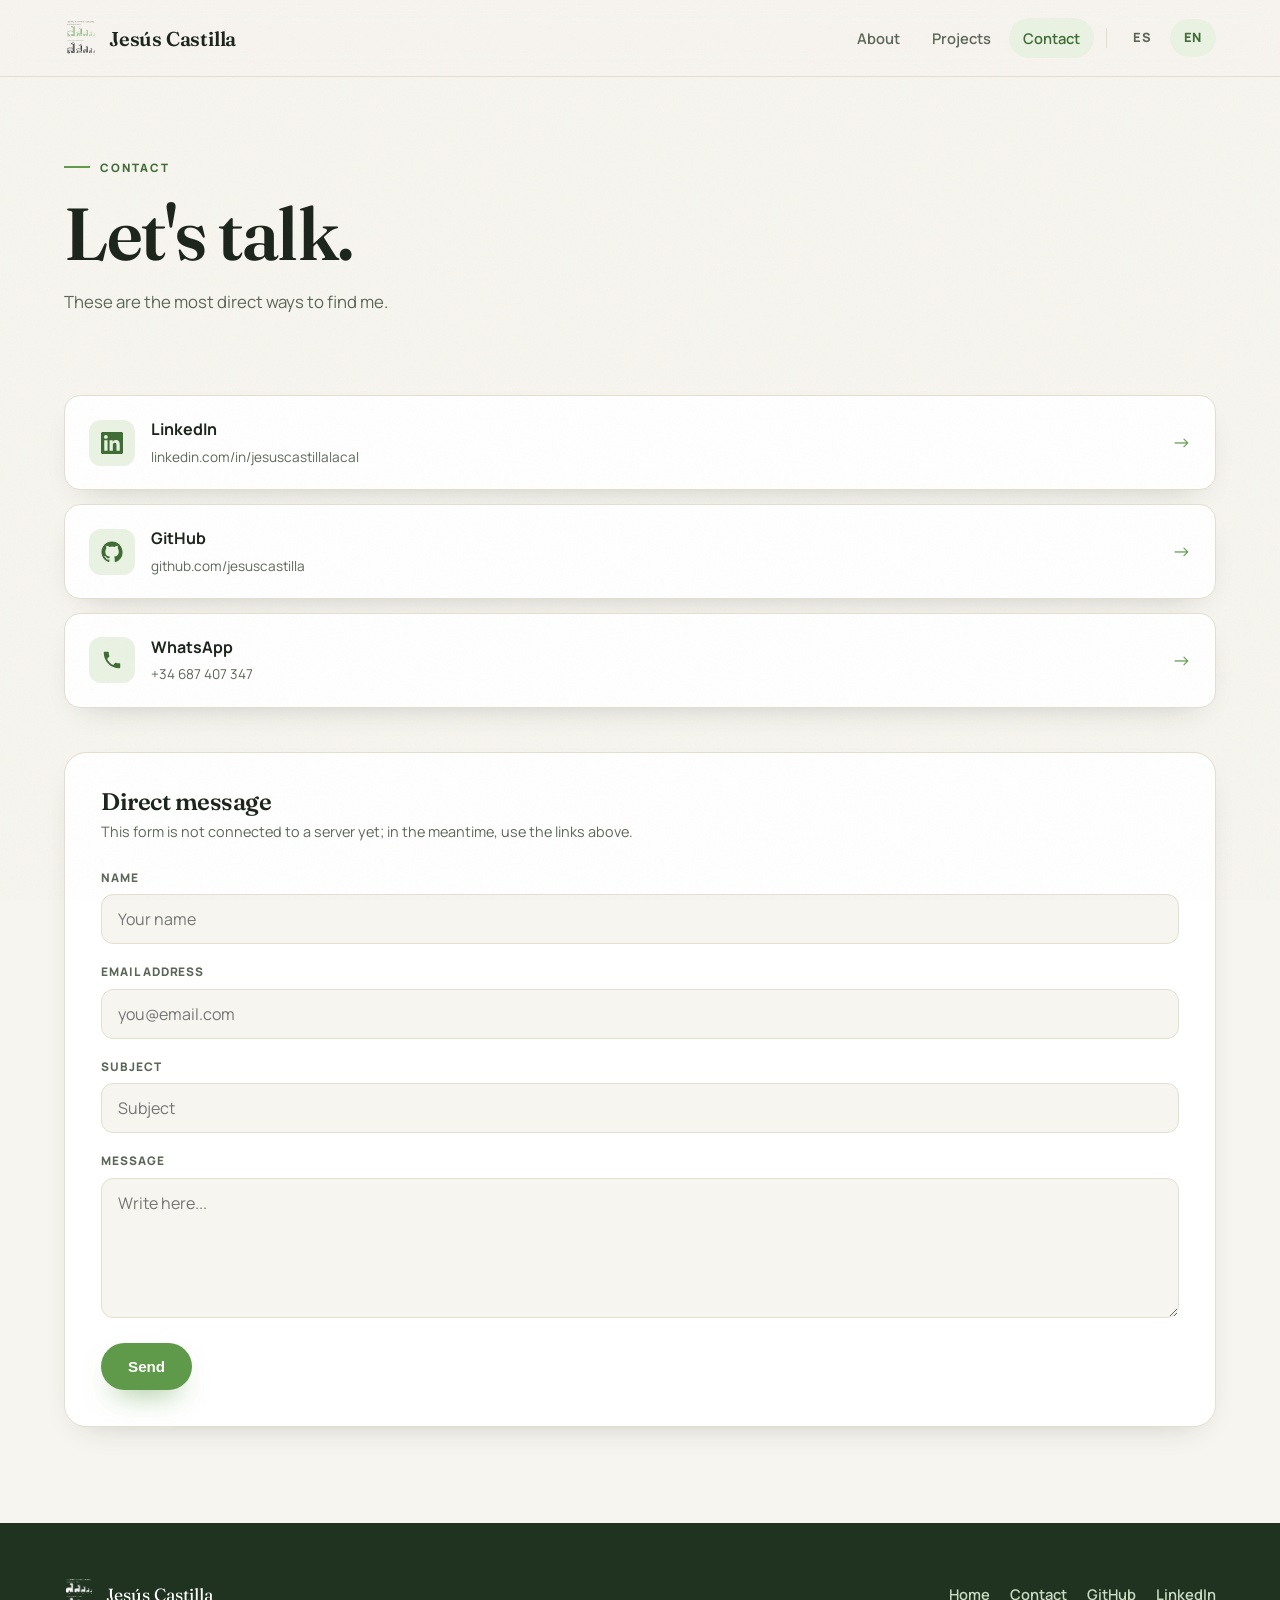
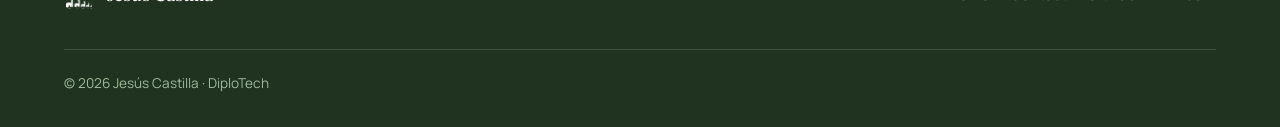
==== commit f6a3d7f0: "feat: rediseño profesional del portfolio (branding DiploTech)" ====
--- a/contacto-en.html
+++ b/contacto-en.html
@@ -4,23 +4,26 @@
   <meta charset="UTF-8">
   <meta name="viewport" content="width=device-width, initial-scale=1.0">
   <meta name="description" content="Contact — Jesús Castilla, software developer.">
-  <title>Contact | Jesús Castilla</title>
+  <title>Contact · Jesús Castilla</title>
+  <link rel="icon" href="assets/favicon.ico" sizes="any">
+  <link rel="apple-touch-icon" href="assets/apple-touch-icon.png">
   <link rel="preconnect" href="https://fonts.googleapis.com">
   <link rel="preconnect" href="https://fonts.gstatic.com" crossorigin>
-  <link href="https://fonts.googleapis.com/css2?family=Inter:wght@400;500;600;700&family=Playfair+Display:wght@600;700&display=swap" rel="stylesheet">
+  <link href="https://fonts.googleapis.com/css2?family=Fraunces:opsz,wght@9..144,400;9..144,500;9..144,600;9..144,700&family=Manrope:wght@400;500;600;700;800&display=swap" rel="stylesheet">
   <link rel="stylesheet" href="styles.css">
 </head>
 <body>
-  <header class="cabecera" id="cabecera">
+  <header class="cabecera">
     <div class="contenedor cabecera__interior">
       <a class="marca" href="index-en.html">
-        <span class="marca__logo">JC</span>
+        <img src="assets/logo.png" alt="DiploTech" class="marca__logo">
         <span class="marca__texto">Jesús Castilla</span>
       </a>
       <nav class="menu" id="menu">
-        <a href="index-en.html">Projects</a>
+        <a href="index-en.html#about">About</a>
+        <a href="index-en.html#projects">Projects</a>
         <a href="contacto-en.html" class="activo">Contact</a>
-        <span class="menu__separador" aria-hidden="true"></span>
+        <span class="menu__sep" aria-hidden="true"></span>
         <a href="contacto.html" class="idioma">ES</a>
         <a href="contacto-en.html" class="idioma activo">EN</a>
       </nav>
@@ -30,57 +33,42 @@
     </div>
   </header>
 
-  <section class="hero hero--corto">
-    <div class="contenedor hero__interior">
-      <span class="hero__sobre">Contact</span>
-      <h1>Let's talk</h1>
-      <p class="hero__bajada">You can reach me to discuss projects, collaborate, or just talk about technology.</p>
+  <section class="contacto-hero">
+    <div class="contenedor">
+      <span class="ceja">Contact</span>
+      <h1>Let's talk.</h1>
+      <p class="seccion__intro">These are the most direct ways to find me.</p>
     </div>
   </section>
 
   <main class="contenedor">
-    <section class="seccion aparecer">
-      <h2 class="seccion__titulo">Get in touch</h2>
-      <p class="seccion__intro">These are the most direct ways to find me.</p>
-
+    <section class="seccion" style="padding-top:0">
       <div class="enlaces-contacto">
         <a class="enlace-contacto" href="https://www.linkedin.com/in/jesuscastillalacal" target="_blank" rel="noopener">
           <span class="enlace-contacto__icono"><svg viewBox="0 0 24 24" width="22" height="22" fill="currentColor" aria-hidden="true"><path d="M20.45 20.45h-3.55v-5.57c0-1.33-.03-3.04-1.85-3.04-1.85 0-2.14 1.45-2.14 2.94v5.67H9.36V9h3.41v1.56h.05c.47-.9 1.63-1.85 3.36-1.85 3.6 0 4.27 2.37 4.27 5.45v6.29zM5.34 7.43a2.06 2.06 0 1 1 0-4.12 2.06 2.06 0 0 1 0 4.12zM7.12 20.45H3.56V9h3.56v11.45zM22.22 0H1.77C.79 0 0 .77 0 1.72v20.55C0 23.23.79 24 1.77 24h20.45c.98 0 1.78-.77 1.78-1.73V1.72C24 .77 23.2 0 22.22 0z"/></svg></span>
-          <span class="enlace-contacto__texto"><strong>LinkedIn</strong><span>Professional profile</span></span>
-          <span class="enlace-contacto__flecha" aria-hidden="true">→</span>
-        </a>
-        <a class="enlace-contacto" href="https://wa.me/34687407347" target="_blank" rel="noopener">
-          <span class="enlace-contacto__icono"><svg viewBox="0 0 24 24" width="22" height="22" fill="currentColor" aria-hidden="true"><path d="M17.47 14.38c-.3-.15-1.76-.87-2.03-.97-.27-.1-.47-.15-.67.15-.2.3-.77.97-.94 1.17-.17.2-.35.22-.65.07-.3-.15-1.26-.46-2.4-1.48-.89-.79-1.49-1.77-1.66-2.07-.17-.3-.02-.46.13-.61.13-.13.3-.35.45-.52.15-.17.2-.3.3-.5.1-.2.05-.37-.02-.52-.07-.15-.67-1.62-.92-2.22-.24-.58-.49-.5-.67-.51h-.57c-.2 0-.52.07-.8.37-.27.3-1.04 1.02-1.04 2.48 0 1.46 1.06 2.87 1.21 3.07.15.2 2.09 3.2 5.07 4.49.71.3 1.26.49 1.69.62.71.23 1.36.2 1.87.12.57-.09 1.76-.72 2.01-1.41.25-.7.25-1.29.17-1.41-.07-.12-.27-.2-.57-.35zM12.04 21.79h-.01a9.73 9.73 0 0 1-4.96-1.36l-.36-.21-3.69.97.99-3.6-.24-.37a9.72 9.72 0 0 1-1.49-5.19c0-5.39 4.39-9.78 9.79-9.78a9.72 9.72 0 0 1 6.91 2.86 9.7 9.7 0 0 1 2.87 6.91c0 5.4-4.39 9.79-9.81 9.79zM20.5 3.48A11.88 11.88 0 0 0 12.03 0C5.46 0 .11 5.34.11 11.92c0 2.1.55 4.15 1.59 5.96L0 24l6.28-1.65a11.9 11.9 0 0 0 5.74 1.46h.01c6.57 0 11.92-5.34 11.92-11.92 0-3.18-1.24-6.18-3.45-8.41z"/></svg></span>
-          <span class="enlace-contacto__texto"><strong>WhatsApp</strong><span>Professional WhatsApp (DiploTech)</span></span>
+          <span class="enlace-contacto__texto"><strong>LinkedIn</strong><span>linkedin.com/in/jesuscastillalacal</span></span>
           <span class="enlace-contacto__flecha" aria-hidden="true">→</span>
         </a>
         <a class="enlace-contacto" href="https://github.com/jesuscastilla" target="_blank" rel="noopener">
           <span class="enlace-contacto__icono"><svg viewBox="0 0 24 24" width="22" height="22" fill="currentColor" aria-hidden="true"><path d="M12 .5C5.65.5.5 5.65.5 12c0 5.08 3.29 9.39 7.86 10.91.58.11.79-.25.79-.56 0-.27-.01-1.17-.02-2.12-3.2.7-3.87-1.36-3.87-1.36-.52-1.33-1.28-1.68-1.28-1.68-1.05-.72.08-.71.08-.71 1.16.08 1.77 1.19 1.77 1.19 1.03 1.77 2.7 1.26 3.36.96.1-.75.4-1.26.73-1.55-2.55-.29-5.23-1.28-5.23-5.68 0-1.26.45-2.28 1.19-3.09-.12-.29-.52-1.46.11-3.05 0 0 .97-.31 3.18 1.18a11.1 11.1 0 0 1 5.79 0c2.2-1.49 3.17-1.18 3.17-1.18.63 1.59.23 2.76.11 3.05.74.81 1.19 1.83 1.19 3.09 0 4.41-2.69 5.38-5.25 5.66.41.35.78 1.05.78 2.12 0 1.53-.01 2.76-.01 3.14 0 .31.21.67.8.56A10.52 10.52 0 0 0 23.5 12C23.5 5.65 18.35.5 12 .5z"/></svg></span>
-          <span class="enlace-contacto__texto"><strong>GitHub</strong><span>Code repositories</span></span>
+          <span class="enlace-contacto__texto"><strong>GitHub</strong><span>github.com/jesuscastilla</span></span>
+          <span class="enlace-contacto__flecha" aria-hidden="true">→</span>
+        </a>
+        <a class="enlace-contacto" href="https://wa.me/34687407347" target="_blank" rel="noopener">
+          <span class="enlace-contacto__icono"><svg viewBox="0 0 24 24" width="22" height="22" fill="currentColor" aria-hidden="true"><path d="M6.62 10.79c1.44 2.83 3.76 5.14 6.59 6.59l2.2-2.2c.27-.27.67-.36 1.02-.24 1.12.37 2.33.57 3.57.57.55 0 1 .45 1 1V20c0 .55-.45 1-1 1-9.39 0-17-7.61-17-17 0-.55.45-1 1-1h3.5c.55 0 1 .45 1 1 0 1.25.2 2.45.57 3.57.11.35.03.74-.25 1.02l-2.2 2.2z"/></svg></span>
+          <span class="enlace-contacto__texto"><strong>WhatsApp</strong><span>+34 687 407 347</span></span>
           <span class="enlace-contacto__flecha" aria-hidden="true">→</span>
         </a>
       </div>
-<div class="formulario">
+      <div class="formulario">
         <h3>Direct message</h3>
         <p class="formulario__nota">This form is not connected to a server yet; in the meantime, use the links above.</p>
         <form action="#" method="POST">
-          <div class="campo">
-            <label for="name">Name</label>
-            <input type="text" id="name" name="name" required placeholder="Your name">
-          </div>
-          <div class="campo">
-            <label for="email">Email address</label>
-            <input type="email" id="email" name="email" required placeholder="you@email.com">
-          </div>
-          <div class="campo">
-            <label for="subject">Subject</label>
-            <input type="text" id="subject" name="subject" required placeholder="Subject">
-          </div>
-          <div class="campo">
-            <label for="message">Message</label>
-            <textarea id="message" name="message" rows="4" required placeholder="Write here..."></textarea>
-          </div>
-          <button type="submit" class="boton boton--ambar">Send</button>
+          <div class="campo"><label for="name">Name</label><input type="text" id="name" name="name" required placeholder="Your name"></div>
+          <div class="campo"><label for="email">Email address</label><input type="email" id="email" name="email" required placeholder="you@email.com"></div>
+          <div class="campo"><label for="subject">Subject</label><input type="text" id="subject" name="subject" required placeholder="Subject"></div>
+          <div class="campo"><label for="message">Message</label><textarea id="message" name="message" rows="4" required placeholder="Write here..."></textarea></div>
+          <button type="submit" class="boton boton--verde">Send</button>
         </form>
       </div>
     </section>
@@ -89,18 +77,15 @@
   <footer class="pie">
     <div class="contenedor">
       <div class="pie__interior">
-        <div class="pie__marca">
-          <span class="marca__logo">JC</span>
-          <span>Jesús Castilla</span>
-        </div>
+        <div class="pie__marca"><img src="assets/logo-blanco.png" alt="DiploTech"><span>Jesús Castilla</span></div>
         <nav class="pie__enlaces">
-          <a href="index-en.html">Projects</a>
+          <a href="index-en.html">Home</a>
           <a href="contacto-en.html">Contact</a>
           <a href="https://github.com/jesuscastilla" target="_blank" rel="noopener">GitHub</a>
           <a href="https://www.linkedin.com/in/jesuscastillalacal" target="_blank" rel="noopener">LinkedIn</a>
         </nav>
       </div>
-      <p class="pie__fin">Jesús Castilla · Developed as a personal, non-commercial project.</p>
+      <p class="pie__fin">© 2026 Jesús Castilla · DiploTech</p>
     </div>
   </footer>
 
@@ -112,12 +97,6 @@
       botonMenu.classList.toggle('activo', abierto);
       botonMenu.setAttribute('aria-expanded', String(abierto));
     });
-    const observador = new IntersectionObserver((entradas) => {
-      entradas.forEach((e) => {
-        if (e.isIntersecting) { e.target.classList.add('visible'); observador.unobserve(e.target); }
-      });
-    }, { threshold: 0.08 });
-    document.querySelectorAll('.aparecer').forEach((el) => observador.observe(el));
   </script>
 </body>
 </html>
--- a/styles.css
+++ b/styles.css
@@ -1,167 +1,192 @@
 :root{
-  --papel:#F5F5F0;
-  --papel-2:#EFEDE4;
+  --papel:#F7F5EF;
+  --papel-2:#EFECE1;
+  --tinta:#1A231A;
+  --tinta-suave:#5B6658;
+  --tinta-claro:#8A9487;
+  --verde:#5F9A4B;
+  --verde-oscuro:#3E6B33;
+  --verde-profundo:#1F3320;
+  --verde-claro:#EAF3E3;
+  --linea:#E4DFD0;
   --blanco:#FFFFFF;
-  --tinta:#141414;
-  --tinta-suave:#5B5B54;
-  --borde:#E5E3DA;
-  --azul:#8FD6EF;
-  --azul-claro:#DFF2FB;
-  --azul-profundo:#0E5E80;
-  --azul-noche:#072B3C;
-  --azul-marino:#041E2B;
-  --ambar:#E8A33D;
-  --ambar-oscuro:#C98320;
-  --ambar-claro:#FBEFD7;
-  --radio:18px;
-  --radio-xl:26px;
-  --sombra:0 18px 44px rgba(4,30,43,.12);
-  --sombra-suave:0 8px 24px rgba(4,30,43,.07);
-  --fuente:"Inter",system-ui,-apple-system,"Segoe UI",Roboto,"Helvetica Neue",Arial,sans-serif;
-  --fuente-titulos:"Playfair Display",Georgia,"Times New Roman",serif;
+  --fuente:"Manrope",system-ui,-apple-system,"Segoe UI",Roboto,sans-serif;
+  --fuente-titulos:"Fraunces",Georgia,"Times New Roman",serif;
+  --radio:16px;
+  --sombra:0 30px 70px -34px rgba(26,35,26,.5);
+  --sombra-suave:0 12px 34px -20px rgba(26,35,26,.3);
 }
 
 *{box-sizing:border-box;margin:0;padding:0}
 
-html{scroll-behavior:smooth;scroll-padding-top:88px;-webkit-text-size-adjust:100%}
+html{scroll-behavior:smooth;scroll-padding-top:90px;-webkit-text-size-adjust:100%}
 
-body{font-family:var(--fuente);color:var(--tinta);background:var(--papel);line-height:1.65;-webkit-font-smoothing:antialiased;text-rendering:optimizeLegibility}
+body{
+  font-family:var(--fuente);
+  color:var(--tinta);
+  background:var(--papel);
+  line-height:1.65;
+  font-size:16px;
+  -webkit-font-smoothing:antialiased;
+  text-rendering:optimizeLegibility;
+  overflow-x:hidden;
+}
+
+body::after{
+  content:"";position:fixed;inset:0;z-index:9999;pointer-events:none;opacity:.04;
+  background-image:url("data:image/svg+xml,%3Csvg xmlns='http://www.w3.org/2000/svg' width='140' height='140'%3E%3Cfilter id='n'%3E%3CfeTurbulence type='fractalNoise' baseFrequency='0.85' numOctaves='2' stitchTiles='stitch'/%3E%3C/filter%3E%3Crect width='140' height='140' filter='url(%23n)'/%3E%3C/svg%3E");
+}
+
+::selection{background:var(--verde);color:#fff}
 
 img{max-width:100%;display:block;height:auto}
 
-a{color:var(--azul-profundo);text-decoration:none}
-a:hover{color:var(--azul-noche)}
+a{color:var(--verde-oscuro);text-decoration:none;transition:color .2s ease}
+a:hover{color:var(--verde)}
 
-h1,h2,h3,h4{font-family:var(--fuente-titulos);line-height:1.15;font-weight:700;color:var(--tinta);letter-spacing:-.01em;text-wrap:balance}
+h1,h2,h3,h4{font-family:var(--fuente-titulos);font-weight:600;line-height:1.05;letter-spacing:-.02em;color:var(--tinta);text-wrap:balance}
 
-.contenedor{width:min(1120px,92%);margin-inline:auto}
+.contenedor{width:min(1160px,90%);margin-inline:auto}
 
-/* Cabecera */
-.cabecera{position:sticky;top:0;z-index:60;background:rgba(245,245,240,.92);backdrop-filter:blur(12px);-webkit-backdrop-filter:blur(12px);border-bottom:1px solid var(--borde)}
-.cabecera__interior{display:flex;align-items:center;gap:16px;height:76px}
+.ceja{display:inline-flex;align-items:center;gap:10px;font-size:.72rem;font-weight:800;letter-spacing:.16em;text-transform:uppercase;color:var(--verde-oscuro)}
+.ceja::before{content:"";width:26px;height:2px;background:var(--verde)}
 
+/* ---------- Cabecera ---------- */
+.cabecera{position:sticky;top:0;z-index:60;background:rgba(247,245,239,.82);backdrop-filter:blur(14px);-webkit-backdrop-filter:blur(14px);border-bottom:1px solid var(--linea)}
+.cabecera__interior{display:flex;align-items:center;gap:18px;height:76px}
 .marca{display:flex;align-items:center;gap:11px;color:var(--tinta)}
 .marca:hover{color:var(--tinta)}
-.marca__logo{display:grid;place-items:center;width:42px;height:42px;border-radius:12px;background:linear-gradient(160deg,var(--azul-noche),var(--azul-marino));color:var(--azul);font-family:var(--fuente-titulos);font-weight:700;font-size:1.05rem;letter-spacing:-.02em;box-shadow:var(--sombra-suave)}
-.marca__texto{font-family:var(--fuente-titulos);font-weight:700;font-size:1.3rem;letter-spacing:-.02em}
+.marca__logo{width:34px;height:34px;object-fit:contain}
+.marca__texto{font-family:var(--fuente-titulos);font-weight:600;font-size:1.25rem;letter-spacing:-.01em}
 
-.menu{display:flex;gap:4px;margin-left:auto;align-items:center}
-.menu a{padding:9px 15px;border-radius:999px;color:var(--tinta-suave);font-weight:600;font-size:.95rem;transition:background .2s ease,color .2s ease}
-.menu a:hover{background:var(--azul-claro);color:var(--azul-profundo)}
-.menu a.activo{background:var(--azul-claro);color:var(--azul-profundo)}
-.menu__separador{width:1px;height:22px;background:var(--borde);margin:0 8px}
-.menu a.idioma{font-size:.82rem;font-weight:800;letter-spacing:.4px;padding:8px 11px}
+.menu{display:flex;align-items:center;gap:4px;margin-left:auto}
+.menu a{padding:8px 14px;border-radius:999px;color:var(--tinta-suave);font-weight:600;font-size:.92rem;transition:background .2s ease,color .2s ease}
+.menu a:hover{background:var(--verde-claro);color:var(--verde-oscuro)}
+.menu a.activo{background:var(--verde-claro);color:var(--verde-oscuro)}
+.menu .idioma{font-size:.8rem;font-weight:800;letter-spacing:.05em}
+.menu__sep{width:1px;height:20px;background:var(--linea);margin:0 8px}
+.menu__boton{display:none;flex-direction:column;justify-content:center;gap:5px;width:44px;height:44px;background:none;border:0;cursor:pointer;border-radius:10px;margin-left:auto}
+.menu__boton span{display:block;width:24px;height:2px;background:var(--tinta);border-radius:2px;transition:transform .3s ease,opacity .3s ease;margin-inline:auto}
+.menu__boton.activo span:nth-child(1){transform:translateY(7px) rotate(45deg)}
+.menu__boton.activo span:nth-child(2){opacity:0}
+.menu__boton.activo span:nth-child(3){transform:translateY(-7px) rotate(-45deg)}
 
-.menu__boton{display:none;flex-direction:column;justify-content:center;gap:5px;width:44px;height:44px;background:none;border:0;cursor:pointer;border-radius:10px;margin-left:auto}
-.menu__boton span{display:block;width:24px;height:3px;background:var(--tinta);border-radius:3px;transition:transform .3s ease,opacity .3s ease;margin-inline:auto}
-.menu__boton.activo span:nth-child(1){transform:translateY(8px) rotate(45deg)}
-.menu__boton.activo span:nth-child(2){opacity:0}
-.menu__boton.activo span:nth-child(3){transform:translateY(-8px) rotate(-45deg)}
+/* ---------- Hero ---------- */
+.hero{position:relative;padding:96px 0 88px;overflow:hidden}
+.hero__interior{display:grid;grid-template-columns:1.15fr .85fr;gap:40px;align-items:center}
+.hero__titulo{font-size:clamp(3.4rem,9vw,7rem);font-weight:600;letter-spacing:-.04em;line-height:.94;margin:22px 0 26px}
+.hero__bajada{font-size:clamp(1.1rem,2vw,1.35rem);line-height:1.55;color:var(--tinta-suave);max-width:34ch}
+.hero__fundador{margin-top:16px;font-size:.95rem;color:var(--tinta-claro)}
+.hero__fundador strong{color:var(--verde-oscuro)}
+.hero__acciones{display:flex;gap:14px;margin-top:34px;flex-wrap:wrap}
+.hero__logo{position:relative;display:grid;place-items:center}
+.hero__halo{position:absolute;width:min(420px,80%);aspect-ratio:1;border-radius:50%;background:radial-gradient(circle,var(--verde-claro),transparent 65%);filter:blur(6px);z-index:-1}
+.hero__logo img{width:min(320px,72%);object-fit:contain;filter:drop-shadow(0 30px 40px rgba(31,51,32,.22))}
 
-/* Hero */
-.hero{background:radial-gradient(900px 520px at 85% -10%,rgba(143,214,239,.28),transparent 60%),radial-gradient(700px 500px at 10% 115%,rgba(232,163,61,.2),transparent 55%),linear-gradient(160deg,var(--azul-noche),var(--azul-marino));color:#EAF6FB;padding:92px 0 84px;text-align:center}
-.hero--corto{padding:64px 0 60px}
-.hero__interior{display:flex;flex-direction:column;align-items:center;gap:20px}
-.hero__sobre{font-size:.8rem;letter-spacing:1.4px;text-transform:uppercase;font-weight:700;color:var(--azul);background:rgba(143,214,239,.12);padding:8px 18px;border-radius:999px}
-.hero h1{font-size:clamp(2.4rem,6vw,3.6rem);color:#fff}
-.hero__bajada{max-width:640px;color:#CBE3EE;font-size:1.15rem}
-.hero__acciones{display:flex;gap:14px;flex-wrap:wrap;justify-content:center;margin-top:8px}
+/* ---------- Botones ---------- */
+.boton{display:inline-flex;align-items:center;gap:9px;padding:14px 26px;border-radius:999px;font-weight:700;font-size:.95rem;border:1px solid transparent;transition:transform .2s ease,box-shadow .2s ease,background .2s ease,color .2s ease,border-color .2s ease}
+.boton--verde{background:var(--verde);color:#fff;box-shadow:0 14px 30px -14px rgba(95,154,75,.8)}
+.boton--verde:hover{background:var(--verde-oscuro);color:#fff;transform:translateY(-2px)}
+.boton--fantasma{border-color:var(--tinta);color:var(--tinta);background:transparent}
+.boton--fantasma:hover{border-color:var(--verde);color:var(--verde-oscuro);transform:translateY(-2px)}
+/* ---------- Secciones ---------- */
+.seccion{padding:96px 0}
+.seccion--tinte{background:var(--papel-2);border-block:1px solid var(--linea)}
+.seccion__cabecera{max-width:640px;margin-bottom:56px}
+.seccion__titulo{font-size:clamp(2.2rem,5vw,3.6rem);margin:18px 0 16px}
+.seccion__intro{color:var(--tinta-suave);font-size:1.05rem}
 
-.boton{display:inline-flex;align-items:center;gap:8px;padding:13px 26px;border-radius:999px;font-weight:700;font-size:.95rem;transition:transform .2s ease,background .2s ease,color .2s ease}
-.boton--ambar{background:var(--ambar);color:#2A1B06}
-.boton--ambar:hover{background:var(--ambar-oscuro);color:#fff;transform:translateY(-2px)}
-.boton--fantasma{background:transparent;color:#fff;border:1px solid rgba(255,255,255,.35)}
-.boton--fantasma:hover{background:rgba(255,255,255,.12);color:#fff;transform:translateY(-2px)}
+/* Sobre mí */
+.sobre-mi{display:grid;grid-template-columns:.9fr 1.1fr;gap:56px;align-items:start}
+.sobre-mi__cabecera h2{font-size:clamp(2rem,4.5vw,3.2rem);margin-top:18px}
+.sobre-mi__cuerpo p{color:var(--tinta-suave);font-size:1.08rem;margin-bottom:20px}
+.sobre-mi__cuerpo strong{color:var(--tinta);font-weight:700}
 
-/* Declaración */
-.declaracion{background:var(--blanco);border:1px solid var(--borde);border-radius:var(--radio-xl);padding:34px 36px;box-shadow:var(--sombra-suave);margin:48px 0 0}
-.declaracion__etiqueta{display:inline-block;font-size:.74rem;font-weight:800;letter-spacing:1px;text-transform:uppercase;color:var(--ambar-oscuro);background:var(--ambar-claro);padding:5px 13px;border-radius:999px;margin-bottom:16px}
-.declaracion p{font-size:1.12rem;color:var(--tinta-suave);max-width:860px;line-height:1.7}
-.declaracion strong{color:var(--tinta);font-weight:600}
+/* Stack */
+.stack{display:flex;flex-wrap:wrap;gap:12px}
+.stack__grupo{flex:1 1 220px;background:var(--blanco);border:1px solid var(--linea);border-radius:var(--radio);padding:22px;box-shadow:var(--sombra-suave)}
+.stack__grupo h3{font-family:var(--fuente);font-size:.8rem;font-weight:800;letter-spacing:.1em;text-transform:uppercase;color:var(--verde-oscuro);margin-bottom:14px}
+.stack__items{display:flex;flex-wrap:wrap;gap:8px}
+.stack__items span{font-size:.82rem;font-weight:600;color:var(--tinta-suave);background:var(--papel);border:1px solid var(--linea);border-radius:999px;padding:6px 12px}
 
-/* Secciones */
-.seccion{padding:60px 0}
-.seccion__titulo{font-size:2rem;margin-bottom:14px}
-.seccion__intro{color:var(--tinta-suave);margin-bottom:44px;max-width:720px}
-
-.grupo{margin-bottom:60px}
-.grupo__cabecera{display:flex;align-items:flex-end;justify-content:space-between;gap:14px 20px;margin-bottom:26px;padding-bottom:18px;border-bottom:1px solid var(--borde);flex-wrap:wrap}
-.grupo__titulo{font-size:1.45rem}
-.grupo__etiqueta{font-size:.72rem;font-weight:800;letter-spacing:1px;text-transform:uppercase;color:var(--azul-profundo);background:var(--azul-claro);padding:6px 14px;border-radius:999px}
-.grupo__texto{color:var(--tinta-suave);font-size:.95rem;flex-basis:100%}
-
-.tarjetas{display:grid;grid-template-columns:repeat(auto-fill,minmax(300px,1fr));gap:26px}
-
-.tarjeta{display:flex;flex-direction:column;background:var(--blanco);border:1px solid var(--borde);border-radius:var(--radio-xl);overflow:hidden;box-shadow:var(--sombra-suave);transition:transform .25s ease,box-shadow .25s ease}
-.tarjeta:hover{transform:translateY(-4px);box-shadow:var(--sombra)}
-.tarjeta__img{width:100%;aspect-ratio:16/9;object-fit:cover;background:var(--papel-2)}
-.tarjeta__cuerpo{display:flex;flex-direction:column;gap:10px;padding:22px 24px 24px;flex:1}
-.tarjeta__titulo{font-size:1.25rem}
-.tarjeta__texto{color:var(--tinta-suave);font-size:.95rem;flex:1}
-.tarjeta__enlaces{display:flex;gap:10px;flex-wrap:wrap;margin-top:6px}
-
-.enlace{display:inline-flex;align-items:center;gap:6px;font-size:.82rem;font-weight:700;padding:8px 15px;border-radius:999px;transition:background .2s ease,color .2s ease,transform .2s ease}
-.enlace--vivo{background:var(--azul-claro);color:var(--azul-profundo)}
-.enlace--vivo:hover{background:var(--azul);color:var(--azul-noche);transform:translateY(-1px)}
-.enlace--codigo{background:var(--ambar-claro);color:var(--ambar-oscuro)}
-.enlace--codigo:hover{background:var(--ambar);color:#2A1B06;transform:translateY(-1px)}
-
-/* Contacto */
-.enlaces-contacto{display:flex;flex-direction:column;gap:14px;margin-bottom:44px}
-.enlace-contacto{display:flex;align-items:center;gap:16px;background:var(--blanco);border:1px solid var(--borde);border-radius:var(--radio);padding:20px 24px;box-shadow:var(--sombra-suave);color:var(--tinta);font-weight:600;transition:transform .2s ease,box-shadow .2s ease,border-color .2s ease}
-.enlace-contacto:hover{transform:translateY(-2px);box-shadow:var(--sombra);border-color:var(--azul);color:var(--azul-profundo)}
-.enlace-contacto__icono{display:grid;place-items:center;width:44px;height:44px;border-radius:12px;background:var(--azul-claro);color:var(--azul-profundo);flex-shrink:0}
-.enlace-contacto__texto{flex:1;min-width:0}
-.enlace-contacto__texto strong{display:block}
-.enlace-contacto__texto span{font-size:.85rem;color:var(--tinta-suave);font-weight:400}
-.enlace-contacto__flecha{color:var(--ambar-oscuro);font-size:1.2rem;flex-shrink:0}
-
-.formulario{background:var(--blanco);border:1px solid var(--borde);border-radius:var(--radio-xl);padding:32px;box-shadow:var(--sombra-suave)}
-.formulario h3{font-size:1.35rem;margin-bottom:8px}
-.formulario__nota{color:var(--tinta-suave);font-size:.9rem;margin-bottom:22px}
-.campo{margin-bottom:20px}
-.campo label{display:block;font-size:.74rem;font-weight:700;text-transform:uppercase;letter-spacing:1px;color:var(--tinta-suave);margin-bottom:7px}
-.campo input,.campo textarea{width:100%;padding:13px 16px;border:1px solid var(--borde);border-radius:12px;background:var(--papel);font-family:inherit;font-size:1rem;color:var(--tinta);transition:border-color .2s ease,box-shadow .2s ease,background .2s ease}
-.campo input:focus,.campo textarea:focus{outline:none;border-color:var(--azul-profundo);box-shadow:0 0 0 3px var(--azul-claro);background:var(--blanco)}
-.campo textarea{resize:vertical;min-height:130px}
+/* Proyectos */
+.grid{display:grid;grid-template-columns:repeat(2,1fr);gap:22px}
+.proyecto{position:relative;display:flex;flex-direction:column;gap:14px;background:var(--blanco);border:1px solid var(--linea);border-radius:var(--radio);padding:28px;box-shadow:var(--sombra-suave);transition:transform .25s ease,box-shadow .25s ease,border-color .25s ease}
+.proyecto:hover{transform:translateY(-5px);box-shadow:var(--sombra);border-color:var(--verde)}
+.proyecto__top{display:flex;align-items:center;justify-content:space-between}
+.proyecto__tag{font-size:.72rem;font-weight:800;letter-spacing:.08em;text-transform:uppercase;color:var(--verde-oscuro)}
+.proyecto__num{font-family:var(--fuente-titulos);font-size:.95rem;color:var(--tinta-claro)}
+.proyecto__titulo{font-size:1.45rem}
+.proyecto__texto{color:var(--tinta-suave);font-size:.95rem;flex:1}
+.proyecto__enlaces{display:flex;gap:18px;flex-wrap:wrap}
+.flecha{font-size:.9rem;font-weight:700;color:var(--verde-oscuro)}
+.flecha:hover{color:var(--verde)}
+/* CTA contacto */
+.cta{background:var(--verde-profundo);color:#EAF3E3;border-radius:26px;margin:0 auto 96px;width:min(1160px,90%)}
+.cta__interior{padding:72px 56px;display:grid;grid-template-columns:1fr auto;gap:30px;align-items:center}
+.cta h2{color:#fff;font-size:clamp(1.9rem,4vw,3rem);margin:14px 0 10px}
+.cta p{color:#C9DCC2;font-size:1.05rem;max-width:46ch}
+.cta .boton--verde{background:#fff;color:var(--verde-profundo)}
+.cta .boton--verde:hover{background:var(--verde-claro)}
 
 /* Pie */
-.pie{background:linear-gradient(160deg,var(--azul-noche),var(--azul-marino));color:#CBE3EE;padding:52px 0 0;margin-top:60px}
-.pie__interior{display:flex;align-items:center;justify-content:space-between;gap:24px;flex-wrap:wrap;padding-bottom:30px}
+.pie{background:var(--verde-profundo);color:#C9DCC2;padding:56px 0 32px}
+.pie__interior{display:flex;align-items:center;justify-content:space-between;gap:24px;flex-wrap:wrap}
 .pie__marca{display:flex;align-items:center;gap:12px;color:#fff}
-.pie__marca .marca__logo{box-shadow:none}
-.pie__marca span{font-family:var(--fuente-titulos);font-weight:700;font-size:1.15rem}
+.pie__marca img{width:30px;height:30px;object-fit:contain}
+.pie__marca span{font-family:var(--fuente-titulos);font-size:1.1rem}
 .pie__enlaces{display:flex;gap:20px;flex-wrap:wrap}
-.pie__enlaces a{color:#CBE3EE;font-weight:600;font-size:.95rem}
-.pie__enlaces a:hover{color:var(--azul)}
-.pie__fin{border-top:1px solid rgba(255,255,255,.12);padding:18px 0;font-size:.88rem;color:#9DB7C2}
+.pie__enlaces a{color:#C9DCC2;font-weight:600;font-size:.92rem}
+.pie__enlaces a:hover{color:#fff}
+.pie__fin{border-top:1px solid rgba(255,255,255,.14);margin-top:40px;padding-top:22px;font-size:.85rem;color:#9FB99A}
+
+/* Contacto (página) */
+.contacto-hero{padding:72px 0 40px}
+.contacto-hero h1{font-size:clamp(2.6rem,6vw,4.6rem);margin:18px 0 16px}
+.enlaces-contacto{display:grid;gap:14px;margin-top:40px}
+.enlace-contacto{display:flex;align-items:center;gap:16px;background:var(--blanco);border:1px solid var(--linea);border-radius:var(--radio);padding:20px 24px;box-shadow:var(--sombra-suave);color:var(--tinta);transition:transform .2s ease,box-shadow .2s ease,border-color .2s ease}
+.enlace-contacto:hover{transform:translateY(-2px);box-shadow:var(--sombra);border-color:var(--verde);color:var(--tinta)}
+.enlace-contacto__icono{display:grid;place-items:center;width:46px;height:46px;border-radius:12px;background:var(--verde-claro);color:var(--verde-oscuro);flex-shrink:0}
+.enlace-contacto__texto{flex:1;min-width:0}
+.enlace-contacto__texto strong{display:block;font-weight:700}
+.enlace-contacto__texto span{font-size:.85rem;color:var(--tinta-suave)}
+.enlace-contacto__flecha{color:var(--verde);font-size:1.2rem}
+.formulario{background:var(--blanco);border:1px solid var(--linea);border-radius:22px;padding:36px;box-shadow:var(--sombra-suave);margin-top:44px}
+.formulario h3{font-size:1.5rem;margin-bottom:6px}
+.formulario__nota{color:var(--tinta-suave);font-size:.9rem;margin-bottom:24px}
+.campo{margin-bottom:18px}
+.campo label{display:block;font-size:.74rem;font-weight:800;text-transform:uppercase;letter-spacing:.08em;color:var(--tinta-suave);margin-bottom:7px}
+.campo input,.campo textarea{width:100%;padding:13px 16px;border:1px solid var(--linea);border-radius:12px;background:var(--papel);font-family:inherit;font-size:1rem;color:var(--tinta);transition:border-color .2s ease,box-shadow .2s ease,background .2s ease}
+.campo input:focus,.campo textarea:focus{outline:none;border-color:var(--verde);box-shadow:0 0 0 3px var(--verde-claro);background:#fff}
+.campo textarea{resize:vertical;min-height:140px}
 
 /* Animaciones */
-.aparecer{opacity:0;transform:translateY(18px);transition:opacity .6s ease,transform .6s ease}
+.aparecer{opacity:0;transform:translateY(22px);transition:opacity .7s ease,transform .7s ease}
 .aparecer.visible{opacity:1;transform:none}
 
 /* Responsive */
-@media (max-width:860px){
+@media (max-width:900px){
+  .hero__interior{grid-template-columns:1fr}
+  .hero__logo{order:-1}
+  .hero__logo img{width:min(200px,50%)}
+  .sobre-mi{grid-template-columns:1fr;gap:28px}
+  .grid{grid-template-columns:1fr}
+  .cta__interior{grid-template-columns:1fr;padding:48px 28px}
   .menu__boton{display:flex}
-  .menu{position:absolute;top:76px;left:0;right:0;flex-direction:column;align-items:stretch;background:var(--papel);border-bottom:1px solid var(--borde);box-shadow:var(--sombra);padding:14px;gap:4px;display:none}
+  .menu{position:absolute;top:76px;left:0;right:0;flex-direction:column;align-items:stretch;background:var(--papel);border-bottom:1px solid var(--linea);box-shadow:var(--sombra);padding:14px;gap:4px;display:none}
   .menu.abierto{display:flex}
   .menu a{text-align:center;padding:12px;border-radius:12px}
-  .menu__separador{display:none}
-  .tarjetas{grid-template-columns:1fr}
-  .pie__interior{flex-direction:column;align-items:flex-start}
+  .menu__sep{display:none}
 }
-
 @media (max-width:560px){
   .hero{padding:64px 0}
-  .seccion{padding:44px 0}
-  .declaracion{padding:26px 22px;margin-top:32px}
-  .formulario{padding:24px 20px}
+  .seccion{padding:64px 0}
+  .cta{border-radius:18px}
+  .formulario{padding:26px 20px}
 }
-
 @media (prefers-reduced-motion:reduce){
   html{scroll-behavior:auto}
   *{transition:none !important;animation:none !important}
   .aparecer{opacity:1;transform:none}
 }
 
-
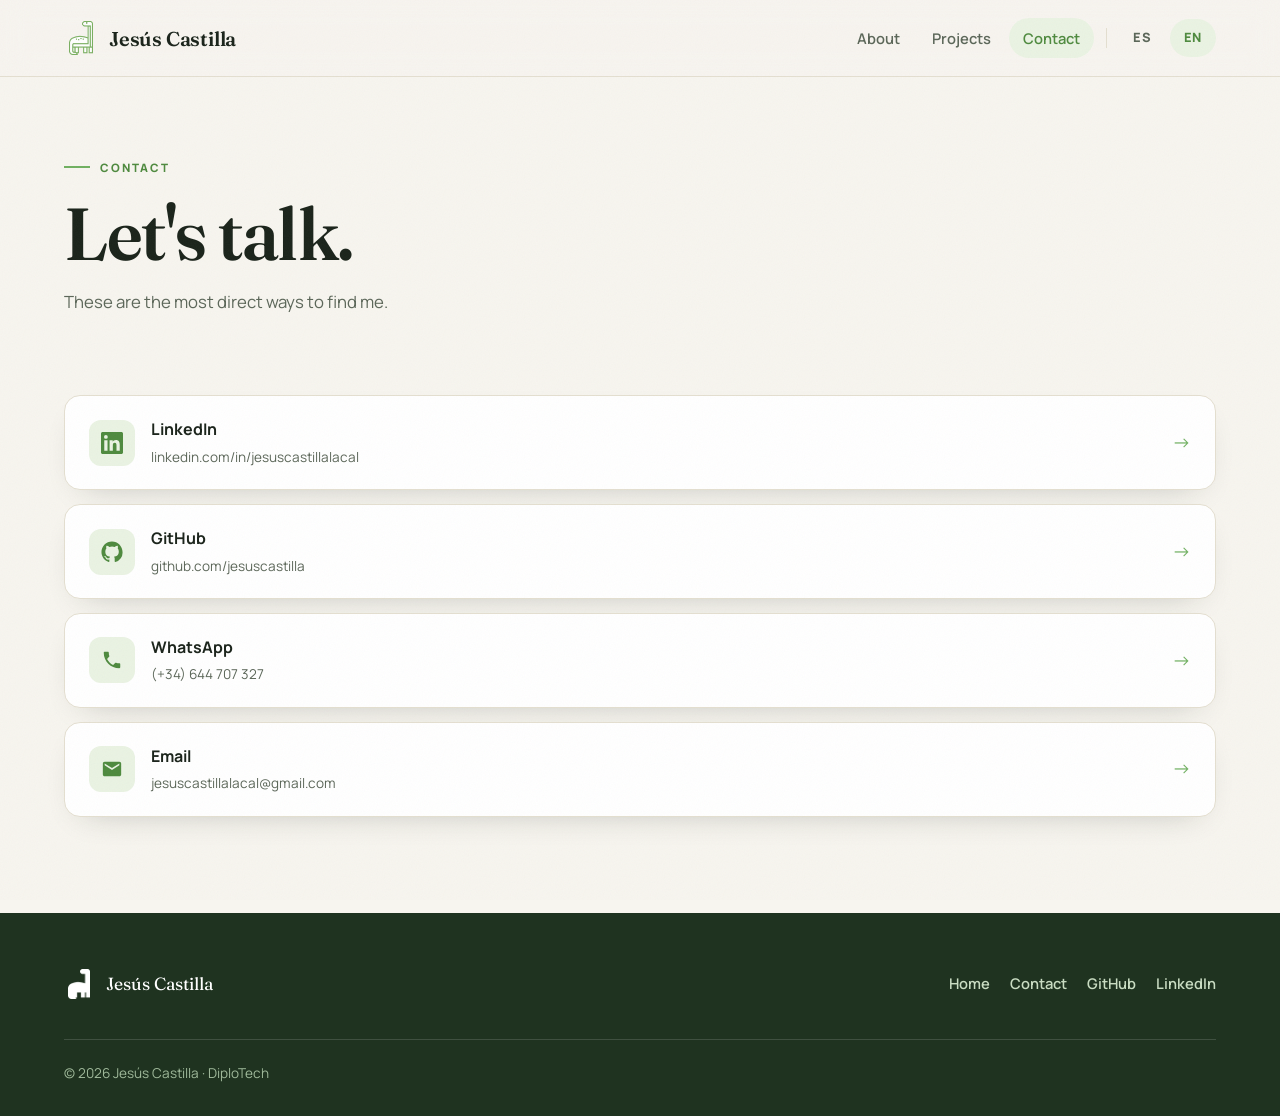
==== commit 0a6472e4: "feat: verde DiploTech, faceta autodidacta, telefono nuevo y email de contacto" ====
--- a/contacto-en.html
+++ b/contacto-en.html
@@ -54,22 +54,16 @@
           <span class="enlace-contacto__texto"><strong>GitHub</strong><span>github.com/jesuscastilla</span></span>
           <span class="enlace-contacto__flecha" aria-hidden="true">→</span>
         </a>
-        <a class="enlace-contacto" href="https://wa.me/34687407347" target="_blank" rel="noopener">
+        <a class="enlace-contacto" href="https://wa.me/34644707327" target="_blank" rel="noopener">
           <span class="enlace-contacto__icono"><svg viewBox="0 0 24 24" width="22" height="22" fill="currentColor" aria-hidden="true"><path d="M6.62 10.79c1.44 2.83 3.76 5.14 6.59 6.59l2.2-2.2c.27-.27.67-.36 1.02-.24 1.12.37 2.33.57 3.57.57.55 0 1 .45 1 1V20c0 .55-.45 1-1 1-9.39 0-17-7.61-17-17 0-.55.45-1 1-1h3.5c.55 0 1 .45 1 1 0 1.25.2 2.45.57 3.57.11.35.03.74-.25 1.02l-2.2 2.2z"/></svg></span>
-          <span class="enlace-contacto__texto"><strong>WhatsApp</strong><span>+34 687 407 347</span></span>
+          <span class="enlace-contacto__texto"><strong>WhatsApp</strong><span>(+34) 644 707 327</span></span>
           <span class="enlace-contacto__flecha" aria-hidden="true">→</span>
         </a>
-      </div>
-      <div class="formulario">
-        <h3>Direct message</h3>
-        <p class="formulario__nota">This form is not connected to a server yet; in the meantime, use the links above.</p>
-        <form action="#" method="POST">
-          <div class="campo"><label for="name">Name</label><input type="text" id="name" name="name" required placeholder="Your name"></div>
-          <div class="campo"><label for="email">Email address</label><input type="email" id="email" name="email" required placeholder="you@email.com"></div>
-          <div class="campo"><label for="subject">Subject</label><input type="text" id="subject" name="subject" required placeholder="Subject"></div>
-          <div class="campo"><label for="message">Message</label><textarea id="message" name="message" rows="4" required placeholder="Write here..."></textarea></div>
-          <button type="submit" class="boton boton--verde">Send</button>
-        </form>
+        <a class="enlace-contacto" href="mailto:jesuscastillalacal@gmail.com">
+          <span class="enlace-contacto__icono"><svg viewBox="0 0 24 24" width="22" height="22" fill="currentColor" aria-hidden="true"><path d="M20 4H4c-1.1 0-1.99.9-1.99 2L2 18c0 1.1.9 2 2 2h16c1.1 0 2-.9 2-2V6c0-1.1-.9-2-2-2zm0 4l-8 5-8-5V6l8 5 8-5v2z"/></svg></span>
+          <span class="enlace-contacto__texto"><strong>Email</strong><span>jesuscastillalacal@gmail.com</span></span>
+          <span class="enlace-contacto__flecha" aria-hidden="true">→</span>
+        </a>
       </div>
     </section>
   </main>
--- a/styles.css
+++ b/styles.css
@@ -4,8 +4,8 @@
   --tinta:#1A231A;
   --tinta-suave:#5B6658;
   --tinta-claro:#8A9487;
-  --verde:#5F9A4B;
-  --verde-oscuro:#3E6B33;
+  --verde:#70B060;
+  --verde-oscuro:#4E8A3E;
   --verde-profundo:#1F3320;
   --verde-claro:#EAF3E3;
   --linea:#E4DFD0;
